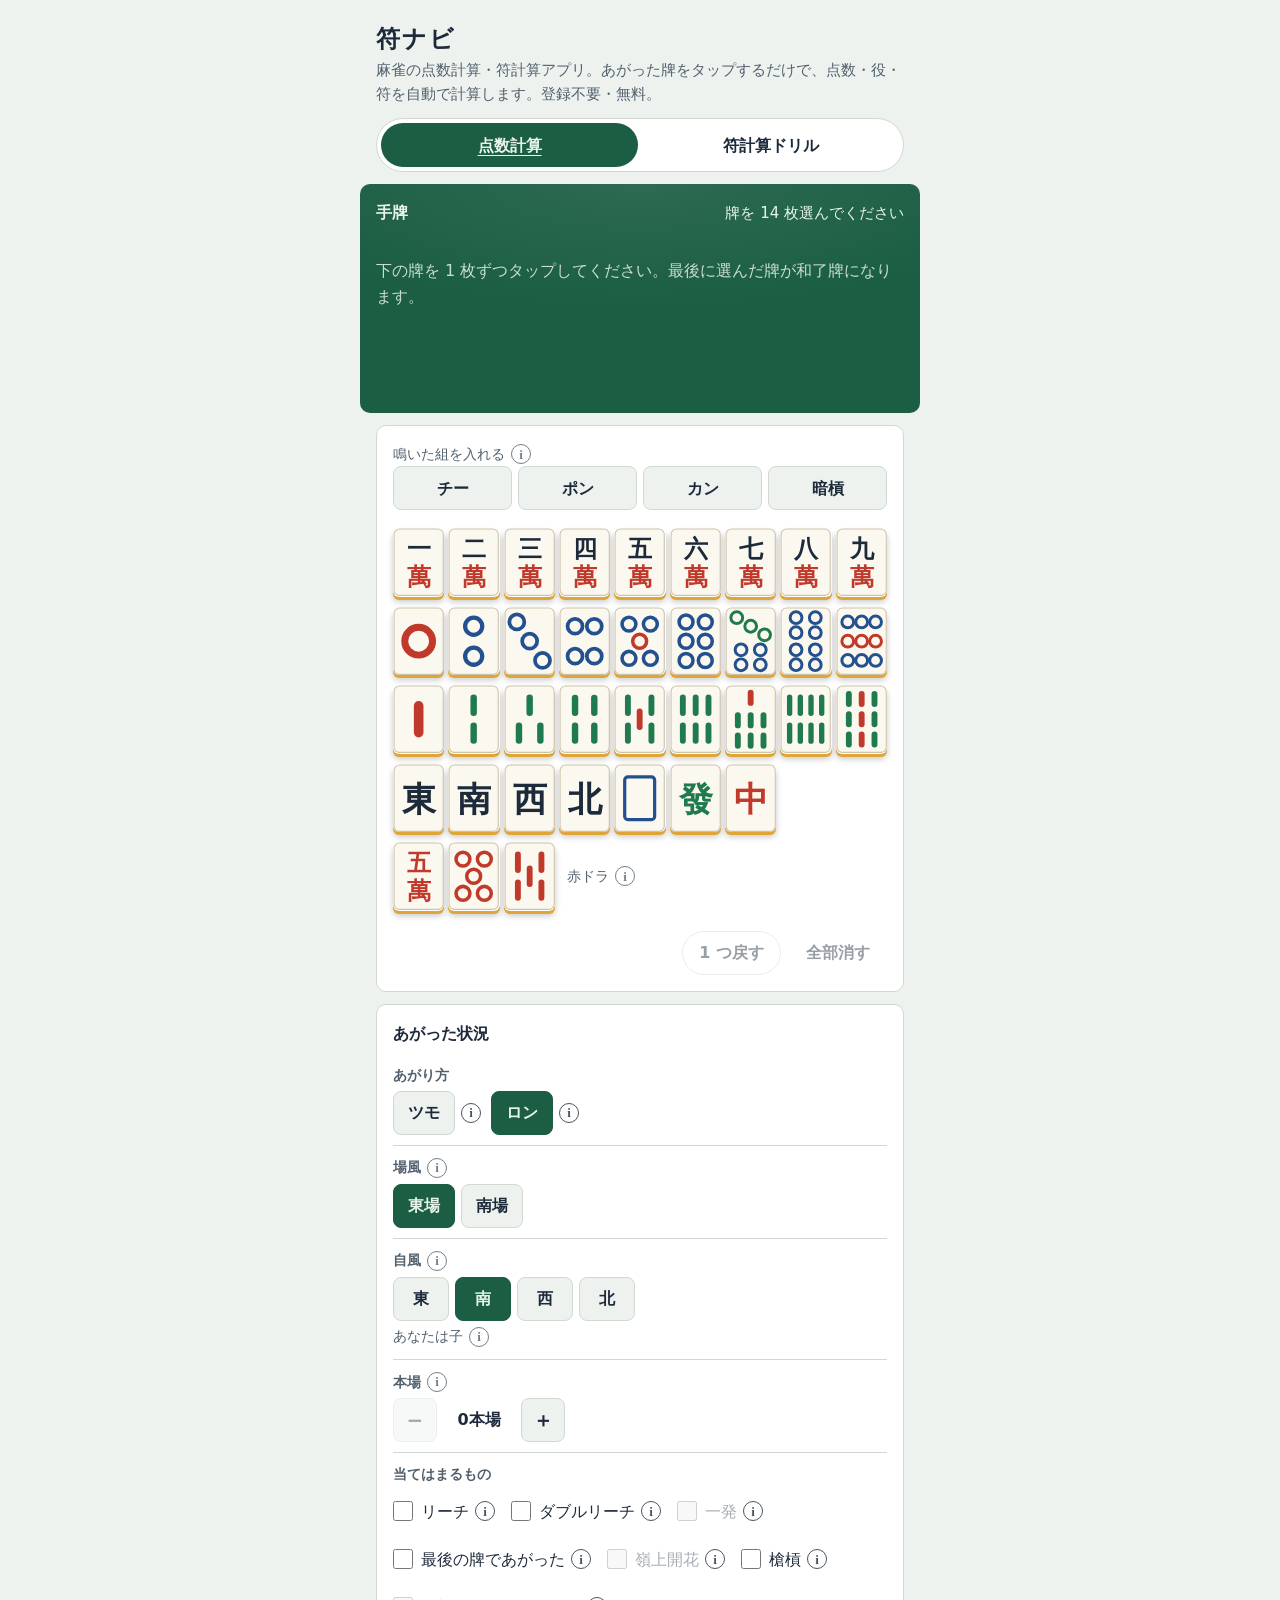
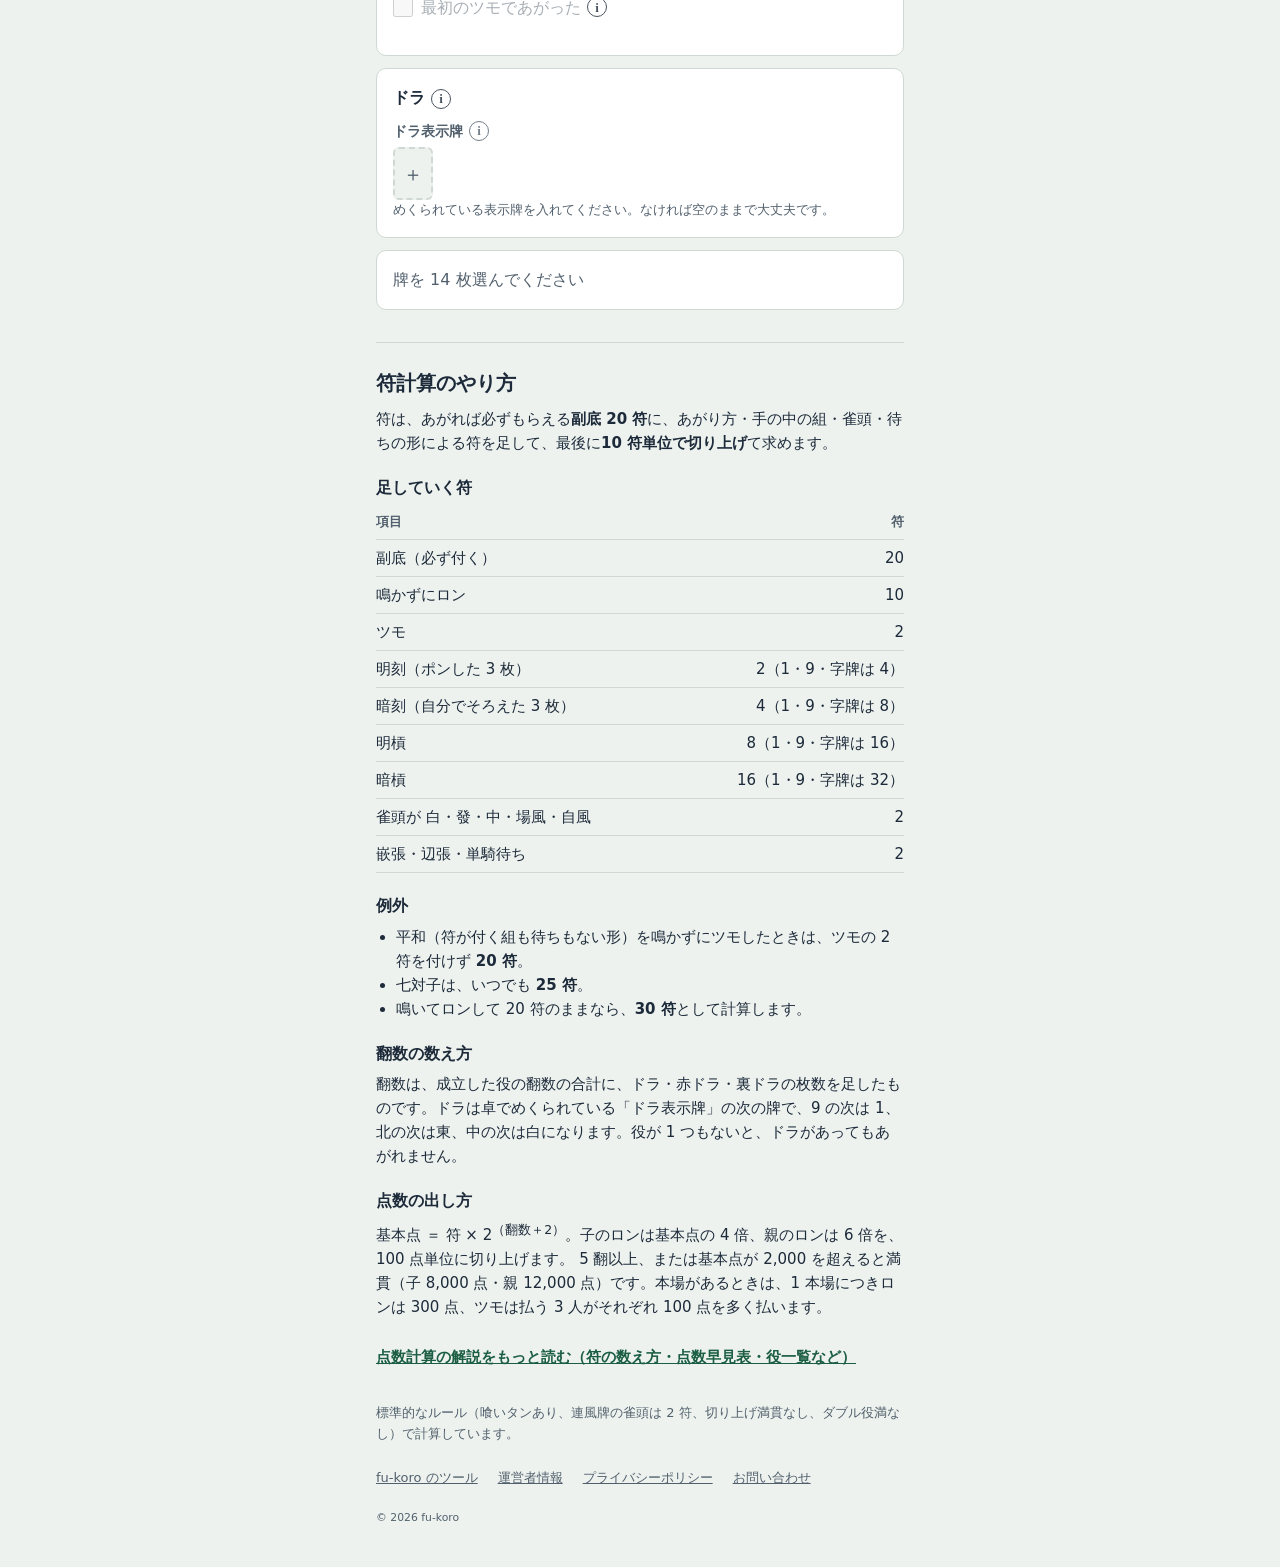
==== index.html @ f6c964ab "Deploy" ====
<!doctype html>
<html lang="ja">
<head>
  <meta charset="utf-8">
  <meta name="viewport" content="width=device-width, initial-scale=1">
  <title>符ナビ｜麻雀の点数計算・符計算アプリ【無料・初心者向け】</title>
  <meta name="description" content="麻雀の点数がわからなくても大丈夫。あがった手牌をタップするだけで、何点払うかがすぐわかる無料アプリです。役・ドラ・符も自動で数え、内訳と用語の解説つきで初心者でも安心。">
  <meta name="theme-color" content="#1b5e43">
  <link rel="canonical" href="https://fu-koro.com/mahjong-fu-calculator/">
  <link rel="icon" href="/favicon.svg" type="image/svg+xml">
  <link rel="icon" href="/favicon-48.png" sizes="48x48" type="image/png">
  <link rel="apple-touch-icon" href="/apple-touch-icon.png">
  <meta property="og:title" content="符ナビ｜麻雀の点数計算・符計算アプリ【無料・初心者向け】">
  <meta property="og:description" content="麻雀の点数がわからなくても大丈夫。あがった手牌をタップするだけで、何点払うかがすぐわかる無料アプリです。役・ドラ・符も自動で数え、内訳と用語の解説つきで初心者でも安心。">
  <meta property="og:url" content="https://fu-koro.com/mahjong-fu-calculator/">
  <meta property="og:type" content="website">
  <meta property="og:image" content="https://fu-koro.com/mahjong-fu-calculator/ogp.png">
  <meta property="og:site_name" content="fu-koro のツール">
  <meta property="og:locale" content="ja_JP">
  <meta name="twitter:card" content="summary_large_image">
  <script id="adsbygoogle-script" async src="https://pagead2.googlesyndication.com/pagead/js/adsbygoogle.js?client=ca-pub-4953398950283499" crossorigin="anonymous"></script>
  <link rel="stylesheet" href="styles.css?v=15cdb644aa">
</head>
<body>
  <header class="site-header">
    <h1 class="site-title">符ナビ</h1>
    <p class="site-lead">麻雀の点数計算・符計算アプリ。あがった牌をタップするだけで、点数・役・符を自動で計算します。登録不要・無料。</p>
  </header>

  <main>
    <nav class="mode-switch" id="mode-switch" aria-label="モード"></nav>

    <div id="calculator">
      <section class="table" id="hand" aria-labelledby="hand-heading"></section>

      <section class="panel" id="palette" aria-label="牌を選ぶ"></section>

      <section class="panel" id="conditions" aria-label="あがった状況"></section>

      <section class="panel" id="dora" aria-label="ドラ"></section>

      <section class="panel result" id="result" aria-label="計算結果" aria-live="polite"></section>

      <aside class="ad" id="ad" aria-label="広告" hidden></aside>
    </div>

    <div id="drill" hidden></div>

    <noscript>
      <p class="panel">このアプリは JavaScript を使います。ブラウザの設定で JavaScript を有効にしてください。</p>
    </noscript>

    <article class="guide">
      <h2>符計算のやり方</h2>
      <p>
        符は、あがれば必ずもらえる<strong>副底 20 符</strong>に、あがり方・手の中の組・雀頭・待ちの形による符を足して、最後に<strong>10 符単位で切り上げ</strong>て求めます。
      </p>

      <h3>足していく符</h3>
      <table class="guide-table">
        <thead>
          <tr><th scope="col">項目</th><th scope="col">符</th></tr>
        </thead>
        <tbody>
          <tr><th scope="row">副底（必ず付く）</th><td>20</td></tr>
          <tr><th scope="row">鳴かずにロン</th><td>10</td></tr>
          <tr><th scope="row">ツモ</th><td>2</td></tr>
          <tr><th scope="row">明刻（ポンした 3 枚）</th><td>2（1・9・字牌は 4）</td></tr>
          <tr><th scope="row">暗刻（自分でそろえた 3 枚）</th><td>4（1・9・字牌は 8）</td></tr>
          <tr><th scope="row">明槓</th><td>8（1・9・字牌は 16）</td></tr>
          <tr><th scope="row">暗槓</th><td>16（1・9・字牌は 32）</td></tr>
          <tr><th scope="row">雀頭が 白・發・中・場風・自風</th><td>2</td></tr>
          <tr><th scope="row">嵌張・辺張・単騎待ち</th><td>2</td></tr>
        </tbody>
      </table>

      <h3>例外</h3>
      <ul>
        <li>平和（符が付く組も待ちもない形）を鳴かずにツモしたときは、ツモの 2 符を付けず <strong>20 符</strong>。</li>
        <li>七対子は、いつでも <strong>25 符</strong>。</li>
        <li>鳴いてロンして 20 符のままなら、<strong>30 符</strong>として計算します。</li>
      </ul>

      <h3>翻数の数え方</h3>
      <p>
        翻数は、成立した役の翻数の合計に、ドラ・赤ドラ・裏ドラの枚数を足したものです。ドラは卓でめくられている「ドラ表示牌」の次の牌で、9 の次は 1、北の次は東、中の次は白になります。役が 1 つもないと、ドラがあってもあがれません。
      </p>

      <h3>点数の出し方</h3>
      <p>
        基本点 ＝ 符 × 2<sup>（翻数＋2）</sup>。子のロンは基本点の 4 倍、親のロンは 6 倍を、100 点単位に切り上げます。
        5 翻以上、または基本点が 2,000 を超えると満貫（子 8,000 点・親 12,000 点）です。本場があるときは、1 本場につきロンは 300 点、ツモは払う 3 人がそれぞれ 100 点を多く払います。
      </p>

      <p class="guide-more"><a href="guide/">点数計算の解説をもっと読む（符の数え方・点数早見表・役一覧など）</a></p>
    </article>
  </main>

  <footer class="site-footer">
    <p>標準的なルール（喰いタンあり、連風牌の雀頭は 2 符、切り上げ満貫なし、ダブル役満なし）で計算しています。</p>
    <ul class="footer-links">
      <li><a href="/">fu-koro のツール</a></li>
      <li><a href="/about/">運営者情報</a></li>
      <li><a href="/privacy/">プライバシーポリシー</a></li>
      <li><a href="/contact/">お問い合わせ</a></li>
    </ul>
    <small>© 2026 fu-koro</small>
  </footer>

  <script src="assets/app.js?v=97931dfc6e" defer></script>
</body>
</html>
---- styles.css ----
/* ---------- トークン ---------- */
:root {
  color-scheme: light;

  --paper: #edf2ee;
  --surface: #ffffff;
  --ink: #1d2a3a;
  --ink-soft: #52606d;
  --line: #cfd9d2;

  /* 雀卓のフェルト */
  --felt: #1b5e43;
  --felt-deep: #12452f;
  --felt-ink: #e8f3ec;

  /* 牌 */
  --tile-face: #fbf8ef;
  --tile-edge: #cdc3aa;
  --tile-back: #dfa637;

  --shu: #c0392b;
  --focus: #dfa637;

  --font-ui: system-ui, -apple-system, "Hiragino Sans", "Noto Sans JP", "Yu Gothic UI", sans-serif;
  --font-tile: "Hiragino Mincho ProN", "Yu Mincho", "Noto Serif JP", serif;

  --gutter: 16px;
  --radius: 10px;
}

/* ---------- 基本 ---------- */
*,
*::before,
*::after {
  box-sizing: border-box;
}

body {
  margin: 0;
  background: var(--paper);
  color: var(--ink);
  font-family: var(--font-ui);
  font-size: 16px;
  line-height: 1.6;
  -webkit-text-size-adjust: 100%;
}

main,
.site-header,
.site-footer {
  max-width: 560px;
  margin-inline: auto;
}

h1,
h2,
h3,
p {
  margin: 0;
}

button {
  font: inherit;
  color: inherit;
}

:focus-visible {
  outline: 3px solid var(--focus);
  outline-offset: 2px;
}

/* ---------- ヘッダー ---------- */
.site-header {
  padding: 20px var(--gutter) 12px;
}

.site-title {
  font-family: var(--font-tile);
  font-size: 1.5rem;
  letter-spacing: 0.08em;
}

.site-lead {
  color: var(--ink-soft);
  font-size: 0.9375rem;
}

/* ---------- 牌 ---------- */
.tile {
  display: inline-block;
  padding: 0;
  border: 0;
  border-radius: 6px;
  background: none;
  line-height: 0;
  /* 牌の背（厚み）を下側の影で表す */
  box-shadow:
    0 3px 0 var(--tile-back),
    0 5px 6px rgb(0 0 0 / 0.22);
  -webkit-tap-highlight-color: transparent;
}

.tile svg {
  display: block;
  width: 100%;
  height: auto;
}

.tile svg .tile-face {
  fill: var(--tile-face);
  stroke: var(--tile-edge);
  stroke-width: 1;
}

button.tile {
  cursor: pointer;
  transition: transform 120ms ease-out;
}

button.tile:active:not(:disabled) {
  transform: translateY(2px);
}

button.tile:disabled {
  cursor: not-allowed;
  opacity: 0.3;
  box-shadow: 0 2px 0 var(--tile-edge);
}

/* ---------- 手牌（フェルトの卓） ---------- */
.table {
  margin-bottom: 12px;
  padding: 16px var(--gutter) 20px;
  background:
    radial-gradient(120% 90% at 50% 0%, rgb(255 255 255 / 0.08), transparent 60%),
    var(--felt);
  color: var(--felt-ink);
}

@media (min-width: 560px) {
  .table {
    border-radius: var(--radius);
  }
}

.hand-head {
  display: flex;
  align-items: baseline;
  justify-content: space-between;
  gap: 12px;
  margin-bottom: 12px;
}

.hand-title {
  font-size: 1rem;
}

.hand-status {
  font-size: 0.9375rem;
}

/* 牌を足して 2 列目に入っても下の牌パレットがずれないよう、最初から 2 列分（牌 3:4 ×2 ＋行間＋和了牌ラベル）の高さを取る。
   14 枚はどの画面幅でも 2 列に収まる */
.table {
  --hand-tile: clamp(36px, 11.2vw, 44px);
  --hand-row-gap: 8px;
  --hand-label: 30px;
}

.hand-empty,
.hand-tiles {
  min-height: calc(var(--hand-tile) * 8 / 3 + var(--hand-row-gap) + var(--hand-label));
}

.hand-empty {
  padding: 20px 0 8px;
  color: var(--felt-ink);
  opacity: 0.85;
}

.hand-tiles {
  display: flex;
  flex-wrap: wrap;
  align-items: flex-start;
  align-content: flex-start;
  gap: var(--hand-row-gap) 3px;
  margin: 0;
  padding: 0;
  list-style: none;
}

.hand-tiles li {
  display: flex; /* 行の高さ分の余白を出さず、牌の高さちょうどにする */
}

.hand-tiles .tile {
  width: var(--hand-tile);
}

.hand-tiles .tile[aria-pressed="true"] {
  transform: translateY(-8px);
  outline: 3px solid var(--focus);
  outline-offset: 1px;
}

/* 和了牌は少し離して置き、ラベルは幅を取らないよう牌の下に重ねる */
.hand-winning {
  position: relative;
  margin: 0 0 var(--hand-label) 11px;
}

.hand-winning .tile {
  box-shadow:
    0 3px 0 var(--tile-back),
    0 0 0 3px var(--shu),
    0 6px 8px rgb(0 0 0 / 0.3);
}

.hand-winning-label {
  position: absolute;
  top: calc(100% + 2px);
  left: 50%;
  transform: translateX(-50%);
  display: inline-flex;
  align-items: center;
  white-space: nowrap;
  font-size: 0.8125rem;
  font-weight: 700;
}

.tile-actions {
  display: flex;
  flex-wrap: wrap;
  align-items: center;
  gap: 8px;
  margin-top: 16px;
  padding: 10px 12px;
  border-radius: var(--radius);
  background: var(--felt-deep);
}

.tile-actions-name {
  margin-right: auto;
  font-weight: 700;
}

.tile-actions .button {
  padding: 0 12px;
}

.hand-melds {
  display: flex;
  flex-wrap: wrap;
  gap: 10px;
  margin: 16px 0 0;
  padding: 0;
  list-style: none;
}

.meld {
  display: flex;
  align-items: center;
  gap: 6px;
  padding: 6px 4px 6px 10px;
  border-radius: var(--radius);
  background: var(--felt-deep);
}

.meld-kind {
  font-size: 0.8125rem;
  font-weight: 700;
}

.meld-tiles {
  display: flex;
  gap: 2px;
}

.meld-tiles .tile {
  width: 28px;
}

.meld-red {
  min-width: 44px;
  min-height: 36px;
  border: 1px solid rgb(255 255 255 / 0.35);
  border-radius: 999px;
  background: transparent;
  color: var(--felt-ink);
  font-size: 0.8125rem;
  font-weight: 700;
  cursor: pointer;
}

.meld-red[aria-pressed="true"] {
  border-color: var(--shu);
  background: var(--shu);
  color: #fff;
}

.meld-remove {
  width: 44px;
  height: 44px;
  border: 0;
  border-radius: 50%;
  background: none;
  color: var(--felt-ink);
  font-size: 1.25rem;
  cursor: pointer;
}

/* ---------- 共通パネル ---------- */
.panel {
  margin: 0 var(--gutter) 12px;
  padding: 16px;
  border: 1px solid var(--line);
  border-radius: var(--radius);
  background: var(--surface);
}

.section-title {
  margin-bottom: 8px;
  font-size: 1rem;
}

.button {
  min-height: 44px;
  padding: 0 16px;
  border: 1px solid var(--line);
  border-radius: 999px;
  background: var(--surface);
  color: var(--ink);
  font-weight: 600;
  cursor: pointer;
}

.button:disabled {
  opacity: 0.45;
  cursor: not-allowed;
}

.button-quiet {
  border-color: transparent;
  background: transparent;
}

.table .button {
  border-color: rgb(255 255 255 / 0.25);
  background: rgb(255 255 255 / 0.1);
  color: var(--felt-ink);
}

.table .button-quiet {
  border-color: transparent;
  background: transparent;
}

/* ---------- 牌パレット ---------- */
.calls {
  margin-bottom: 14px;
}

.calls-label {
  display: flex;
  align-items: center;
  font-size: 0.875rem;
  color: var(--ink-soft);
}

.calls-buttons {
  display: grid;
  grid-template-columns: repeat(4, 1fr);
  gap: 6px;
}

.call-button {
  min-height: 44px;
  border: 1px solid var(--line);
  border-radius: 8px;
  background: var(--paper);
  font-weight: 700;
  cursor: pointer;
}

.call-button[aria-pressed="true"] {
  border-color: var(--felt);
  background: var(--felt);
  color: var(--felt-ink);
}

.call-hint:not(:empty) {
  display: flex;
  flex-wrap: wrap;
  align-items: center;
  margin-top: 10px;
  padding: 8px 4px 8px 12px;
  border-left: 4px solid var(--felt);
  background: var(--paper);
  font-size: 0.9375rem;
  font-weight: 600;
}

.call-hint .button {
  margin-left: auto;
}

.palette {
  display: grid;
  gap: 10px;
  padding: 4px 0;
}

.palette-row {
  display: grid;
  grid-template-columns: repeat(9, minmax(0, 1fr));
  gap: 4px;
}

.palette-row-label {
  grid-column: span 6;
  display: inline-flex;
  align-items: center;
  padding-left: 8px;
  font-size: 0.875rem;
  color: var(--ink-soft);
}

#palette.is-calling .palette {
  border-radius: 8px;
  outline: 2px dashed var(--felt);
  outline-offset: 6px;
}

.palette-tools {
  display: flex;
  justify-content: flex-end;
  gap: 8px;
  margin-top: 16px;
}

/* ---------- 条件 ---------- */
.field {
  margin: 0;
  padding: 10px 0;
  border: 0;
}

.field + .field {
  border-top: 1px solid var(--line);
}

/* legend は fieldset の枠の上に重なって描かれるので、float で通常の要素として並べる */
legend.field-label {
  float: left;
  width: 100%;
  margin-bottom: 4px;
}

legend.field-label + * {
  clear: both;
}

.field-label {
  display: flex;
  align-items: center;
  padding: 0;
  font-size: 0.875rem;
  font-weight: 700;
  color: var(--ink-soft);
}

.segmented {
  display: flex;
  flex-wrap: wrap;
  gap: 6px;
}

.segment {
  display: inline-flex;
  align-items: center;
}

.segment label {
  position: relative;
  cursor: pointer;
}

.segment input {
  position: absolute;
  opacity: 0;
  width: 1px;
  height: 1px;
}

.segment-text {
  display: inline-grid;
  place-items: center;
  min-width: 56px;
  min-height: 44px;
  padding: 0 14px;
  border: 1px solid var(--line);
  border-radius: 8px;
  background: var(--paper);
  font-weight: 700;
}

.segment input:checked + .segment-text {
  border-color: var(--felt);
  background: var(--felt);
  color: var(--felt-ink);
}

.segment input:focus-visible + .segment-text {
  outline: 3px solid var(--focus);
  outline-offset: 2px;
}

.dealer {
  display: inline-flex;
  align-items: center;
  margin-top: 4px;
  font-size: 0.875rem;
  color: var(--ink-soft);
}

/* 本場の増減 */
.stepper {
  display: inline-flex;
  align-items: center;
  gap: 6px;
}

.stepper-button {
  min-width: 44px;
  min-height: 44px;
  border: 1px solid var(--line);
  border-radius: 8px;
  background: var(--paper);
  color: var(--ink);
  font: inherit;
  font-size: 1.25rem;
  font-weight: 700;
  cursor: pointer;
}

.stepper-button:disabled {
  opacity: 0.4;
  cursor: default;
}

.stepper-value {
  min-width: 4.5em;
  text-align: center;
  font-weight: 700;
}

/* 状況役のチェックボックス */
.checks {
  display: flex;
  flex-wrap: wrap;
  gap: 4px 12px;
}

.check {
  display: inline-flex;
  align-items: center;
}

.check label {
  display: inline-flex;
  align-items: center;
  gap: 8px;
  min-height: 44px;
  cursor: pointer;
}

.check input {
  width: 20px;
  height: 20px;
  margin: 0;
  accent-color: var(--felt);
}

.check input:disabled + .check-text {
  color: var(--ink-soft);
  opacity: 0.5;
}

/* ---------- ドラ ---------- */
.dora-row + .dora-row {
  margin-top: 12px;
  padding-top: 12px;
  border-top: 1px solid var(--line);
}

.dora-tiles {
  display: flex;
  flex-wrap: wrap;
  align-items: center;
  gap: 6px;
  margin: 4px 0 0;
  padding: 0;
  list-style: none;
}

.dora-tiles .tile {
  width: 40px;
}

.dora-add {
  width: 40px;
  aspect-ratio: 48 / 64;
  border: 2px dashed var(--line);
  border-radius: 6px;
  background: var(--paper);
  color: var(--ink-soft);
  font-size: 1.25rem;
  cursor: pointer;
}

.dora-result {
  display: flex;
  flex-wrap: wrap;
  align-items: center;
  gap: 4px 6px;
  margin-top: 10px;
  font-weight: 700;
}

.dora-result .tile {
  width: 28px;
}

.dora-note {
  font-size: 0.8125rem;
  font-weight: 400;
  color: var(--ink-soft);
}

/* ---------- 牌を選ぶダイアログ ---------- */
.picker {
  width: min(560px, calc(100vw - 16px));
  max-width: none;
  padding: 12px 12px 16px;
  border: 0;
  border-radius: var(--radius);
  background: var(--surface);
  color: var(--ink);
}

.picker::backdrop {
  background: rgb(18 69 47 / 0.55);
}

.picker-head {
  display: flex;
  align-items: center;
  justify-content: space-between;
  margin-bottom: 8px;
}

.picker-title {
  font-size: 1rem;
}

.picker-close {
  width: 44px;
  height: 44px;
  border: 0;
  background: none;
  font-size: 1.375rem;
  cursor: pointer;
}

/* ---------- 結果 ---------- */
.result-waiting {
  color: var(--ink-soft);
}

.result-error {
  padding-left: 12px;
  border-left: 4px solid var(--shu);
  font-weight: 700;
}

.result-who {
  font-weight: 700;
  color: var(--ink-soft);
}

.result-points {
  display: flex;
  flex-wrap: wrap;
  align-items: baseline;
  gap: 4px 8px;
}

.result-number {
  font-family: var(--font-tile);
  font-size: clamp(2.75rem, 14vw, 3.75rem);
  font-weight: 700;
  line-height: 1.1;
  font-variant-numeric: tabular-nums;
}

.result-unit {
  font-size: 1.25rem;
  font-weight: 700;
}

.result-limit {
  display: inline-flex;
  align-items: center;
  padding-left: 10px;
  border-radius: 999px;
  background: var(--shu);
  color: #fff;
  font-weight: 700;
}

.result-payment {
  margin-top: 2px;
  font-weight: 600;
}

.result-fu-han {
  display: flex;
  align-items: center;
  gap: 12px;
  margin-top: 6px;
  font-size: 1.125rem;
  font-weight: 700;
}

.result-fu-han > span {
  display: inline-flex;
  align-items: center;
}

.yaku-table {
  margin-top: 12px;
}

.yaku-table caption {
  padding-bottom: 4px;
  text-align: left;
  font-weight: 700;
}

.breakdown {
  margin-top: 12px;
  border-top: 1px solid var(--line);
}

.breakdown summary {
  min-height: 44px;
  padding: 10px 0;
  font-weight: 700;
  cursor: pointer;
}

.breakdown-table {
  width: 100%;
  border-collapse: collapse;
}

.breakdown-table th,
.breakdown-table td {
  padding: 2px 0;
  border-bottom: 1px solid var(--line);
  text-align: left;
  font-weight: 400;
}

.breakdown-table td {
  text-align: right;
  font-variant-numeric: tabular-nums;
  white-space: nowrap;
}

.breakdown-table tfoot th,
.breakdown-table tfoot td {
  padding-top: 8px;
  border-bottom: 0;
  font-weight: 700;
}

.breakdown-name {
  display: inline-flex;
  align-items: center;
}

.breakdown-note {
  padding-bottom: 8px;
  color: var(--ink-soft);
}

/* ---------- モードの切り替え ---------- */
.mode-switch {
  margin: 0 var(--gutter) 12px;
}

.mode-switch-buttons {
  display: grid;
  grid-template-columns: 1fr 1fr;
  gap: 4px;
  padding: 4px;
  border: 1px solid var(--line);
  border-radius: 999px;
  background: var(--surface);
}

.mode-switch-button {
  min-height: 44px;
  border: 0;
  border-radius: 999px;
  background: transparent;
  font-weight: 700;
  cursor: pointer;
}

/* 色だけでなく下線でも選択中を示す */
.mode-switch-button[aria-pressed="true"] {
  background: var(--felt);
  color: var(--felt-ink);
  text-decoration: underline;
  text-underline-offset: 4px;
}

/* ---------- 符計算ドリル ---------- */
.drill-conditions {
  display: flex;
  flex-wrap: wrap;
  gap: 6px;
  margin: 0 0 14px;
  padding: 0;
  list-style: none;
}

.drill-conditions li {
  display: inline-flex;
  align-items: center;
  padding-left: 10px;
  border-radius: 999px;
  background: var(--felt-deep);
  font-weight: 700;
}

.drill-title:focus {
  outline: none;
}

.drill-choices {
  display: grid;
  grid-template-columns: repeat(auto-fill, minmax(76px, 1fr));
  gap: 8px;
}

.drill-choice {
  position: relative;
  display: grid;
  place-items: center;
  min-height: 52px;
  padding: 4px;
  border: 1px solid var(--line);
  border-radius: 8px;
  background: var(--paper);
  font-weight: 700;
  font-variant-numeric: tabular-nums;
  cursor: pointer;
}

.drill-choice:disabled {
  cursor: default;
  opacity: 0.55;
}

.drill-choice.is-correct,
.drill-choice.is-wrong {
  opacity: 1;
  border-width: 3px;
}

.drill-choice.is-correct {
  border-color: var(--felt);
  background: var(--felt);
  color: var(--felt-ink);
}

.drill-choice.is-wrong {
  border-color: var(--shu);
  border-style: dashed;
}

.drill-choice-mark {
  font-size: 0.75rem;
  line-height: 1.2;
}

.drill-feedback:empty {
  display: none;
}

.drill-feedback {
  margin-top: 16px;
}

.drill-verdict {
  padding-left: 12px;
  border-left: 4px solid var(--felt);
  font-size: 1.25rem;
  font-weight: 700;
}

.drill-verdict.is-wrong {
  border-left-color: var(--shu);
}

.drill-breakdown-title {
  margin: 12px 0 4px;
  font-size: 1rem;
}

.drill-wait {
  display: flex;
  align-items: center;
  margin-top: 8px;
  color: var(--ink-soft);
}

.drill-actions {
  display: grid;
  grid-template-columns: 1fr 1fr;
  gap: 8px;
  margin-top: 16px;
}

.drill-next {
  border-color: var(--felt);
  background: var(--felt);
  color: var(--felt-ink);
}

/* ---------- 用語解説 ---------- */
.info-button {
  display: inline-grid;
  place-items: center;
  width: 44px;
  height: 44px;
  margin: -10px -8px -10px -6px;
  padding: 0;
  border: 0;
  background: none;
  color: inherit;
  cursor: pointer;
  vertical-align: middle;
}

.info-icon {
  display: grid;
  place-items: center;
  width: 20px;
  height: 20px;
  border: 1.5px solid currentColor;
  border-radius: 50%;
  font-family: var(--font-tile);
  font-size: 0.8125rem;
  font-weight: 700;
  line-height: 1;
  opacity: 0.8;
}

.term-popover {
  position: fixed;
  inset: auto;
  margin: 0;
  padding: 14px 16px 16px;
  border: 1px solid var(--line);
  border-radius: var(--radius);
  background: var(--surface);
  color: var(--ink);
  box-shadow: 0 12px 32px rgb(29 42 58 / 0.22);
}

.term-popover-head {
  display: flex;
  align-items: flex-start;
  justify-content: space-between;
  gap: 8px;
}

.term-popover-title {
  padding-top: 8px;
  font-size: 1.0625rem;
}

.term-popover-reading {
  font-size: 0.8125rem;
  font-weight: 400;
  color: var(--ink-soft);
}

.term-popover-close {
  flex: none;
  width: 44px;
  height: 44px;
  margin: -6px -10px 0 0;
  border: 0;
  background: none;
  font-size: 1.375rem;
  cursor: pointer;
}

.term-popover-body {
  margin-top: 4px;
  font-size: 0.9375rem;
}

.term-popover-tiles {
  display: flex;
  gap: 3px;
  margin-top: 10px;
  padding-bottom: 4px;
}

.term-popover-tiles .tile {
  width: 30px;
}

/* ---------- 広告 ---------- */
.ad {
  margin: 24px var(--gutter);
  min-height: 250px;
}

.ad-label {
  font-size: 0.75rem;
  color: var(--ink-soft);
}

/* ---------- 解説 ---------- */
.guide {
  margin: 32px var(--gutter) 0;
  padding-top: 24px;
  border-top: 1px solid var(--line);
}

.guide h2 {
  margin-bottom: 8px;
  font-family: var(--font-tile);
  font-size: 1.25rem;
}

.guide h3 {
  margin: 20px 0 6px;
  font-size: 1rem;
}

.guide p,
.guide li {
  font-size: 0.9375rem;
}

.guide ul {
  margin: 0;
  padding-left: 1.25em;
}

.guide-table {
  width: 100%;
  border-collapse: collapse;
  font-size: 0.9375rem;
}

.guide-table th,
.guide-table td {
  padding: 6px 0;
  border-bottom: 1px solid var(--line);
  text-align: left;
}

.guide-table thead th {
  font-size: 0.8125rem;
  color: var(--ink-soft);
}

.guide-table thead th:last-child {
  text-align: right;
}

.guide-table tbody th {
  font-weight: 400;
}

.guide-table td {
  text-align: right;
}

.guide-more {
  margin-top: 16px;
}

.guide-more a {
  display: inline-block;
  padding-block: 10px;
  color: var(--felt);
  font-weight: 700;
}

/* ---------- 解説ページ（guide/） ---------- */
.breadcrumb ol {
  display: flex;
  flex-wrap: wrap;
  margin: 0;
  padding: 0;
  list-style: none;
  font-size: 0.8125rem;
}

.breadcrumb li + li::before {
  content: "›";
  margin-inline: 6px;
  color: var(--ink-soft);
}

.breadcrumb a {
  display: inline-block;
  padding-block: 10px;
  color: var(--ink-soft);
}

.guide-page {
  margin-top: 8px;
  padding-top: 0;
  border-top: 0;
}

.guide-page h2 {
  margin: 28px 0 8px;
}

.guide-page > * + p,
.guide-page > * + ul,
.guide-page > * + ol,
.guide-page > * + table {
  margin-top: 10px;
}

.guide-page p,
.guide-page li {
  line-height: 1.8;
}

.guide-page ol {
  margin: 0;
  padding-left: 1.5em;
}

.guide-page a {
  color: var(--felt);
}

.guide-page .guide-table td {
  padding-left: 12px;
}

.guide-page .guide-table tfoot th,
.guide-page .guide-table tfoot td {
  border-bottom: 0;
  font-weight: 700;
}

/* 牌の図（ビルド時に data-tiles から SVG へ置き換える） */
.tiles {
  display: inline-flex;
  flex-wrap: wrap;
  align-items: flex-end;
  gap: 10px 12px;
  padding-bottom: 6px;
}

.tile-group {
  display: inline-flex;
}

.tiles .tile {
  width: 30px;
  margin-right: 2px;
}

/* あがり牌は少し離して朱色の枠で示す */
.tiles .tile.is-winning {
  margin-left: 8px;
  box-shadow:
    0 3px 0 var(--tile-back),
    0 0 0 2px var(--shu);
}

.guide-cta {
  margin-top: 32px;
  padding: 16px;
  border: 1px solid var(--line);
  border-radius: var(--radius);
  background: var(--surface);
}

.guide-cta p {
  margin-bottom: 12px;
}

.guide-cta .button {
  display: inline-grid;
  place-items: center;
  min-height: 48px;
  padding: 0 20px;
  border-radius: var(--radius);
  background: var(--felt);
  color: var(--felt-ink);
  font-weight: 700;
  text-decoration: none;
}

/* .guide ul の字下げより優先する */
.guide .guide-links,
.guide .guide-cards {
  margin: 0;
  padding: 0;
  list-style: none;
}

/* 文章が入る表は左寄せにする（数字だけの表は右寄せのまま） */
.guide-table.is-text td,
.guide-table.is-text thead th:last-child {
  text-align: left;
}

.guide-links li {
  padding-block: 6px;
  border-bottom: 1px solid var(--line);
}

.guide-links a {
  display: block;
  padding-block: 4px;
  font-weight: 700;
}

.guide-links span {
  font-size: 0.875rem;
  color: var(--ink-soft);
}

.guide .guide-cards {
  display: grid;
  gap: 12px;
  margin-top: 16px;
}

.guide-card {
  display: block;
  padding: 14px 16px;
  border: 1px solid var(--line);
  border-left: 6px solid var(--felt);
  border-radius: var(--radius);
  background: var(--surface);
  color: inherit;
  text-decoration: none;
}

.guide-card strong {
  display: block;
  font-size: 1.05rem;
  color: var(--felt);
}

.guide-card span {
  font-size: 0.875rem;
  color: var(--ink-soft);
}

/* 幅の広い表は、ページではなく表の中だけを横にスクロールさせる */
.table-scroll {
  overflow-x: auto;
  margin-top: 10px;
}

/* 早見表: 数字を詰めて並べ、満貫は色で示す（色だけに頼らないよう太字にもする） */
.score-table caption {
  margin-bottom: 6px;
  font-size: 0.8125rem;
  color: var(--ink-soft);
  text-align: left;
}

.guide-page .score-table th,
.guide-page .score-table td {
  padding: 6px 4px;
  font-variant-numeric: tabular-nums;
  white-space: nowrap;
}

.guide-page .score-table td {
  text-align: right;
}

.score-table thead th {
  text-align: right;
}

.score-table thead th:first-child {
  text-align: left;
}

.score-table td.is-limit {
  color: var(--shu);
  font-weight: 700;
}

.guide-page .guide-table .row-note,
.guide-page .guide-table .reading {
  display: block;
  font-weight: 400;
  font-size: 0.8125rem;
  color: var(--ink-soft);
  white-space: normal;
}

.guide-page .guide-table .reading {
  font-size: 0.75rem;
}

.guide-page .yaku-table tbody th {
  padding-right: 8px;
  font-weight: 700;
}

.guide-page .yaku-table td {
  width: 3.5em;
  text-align: center;
  vertical-align: top;
}

.guide-page .yaku-table thead th:not(:first-child) {
  text-align: center;
}

.guide-page .guide-table .row-group th {
  padding-top: 16px;
  color: var(--felt);
  font-weight: 700;
}

.guide-page .score-table[data-table="limits"] tbody th {
  white-space: normal;
  font-weight: 700;
}

/* ---------- フッター ---------- */
.site-footer {
  padding: 24px var(--gutter) 40px;
  font-size: 0.8125rem;
  color: var(--ink-soft);
}

.footer-links {
  display: flex;
  flex-wrap: wrap;
  gap: 0 20px;
  margin: 12px 0 8px;
  padding: 0;
  list-style: none;
}

/* タップしやすいよう上下に余白を取る */
.footer-links a {
  display: inline-block;
  padding-block: 12px;
  color: var(--ink-soft);
}

.site-footer small {
  display: block;
}

@media (prefers-reduced-motion: reduce) {
  * {
    transition: none !important;
  }
}
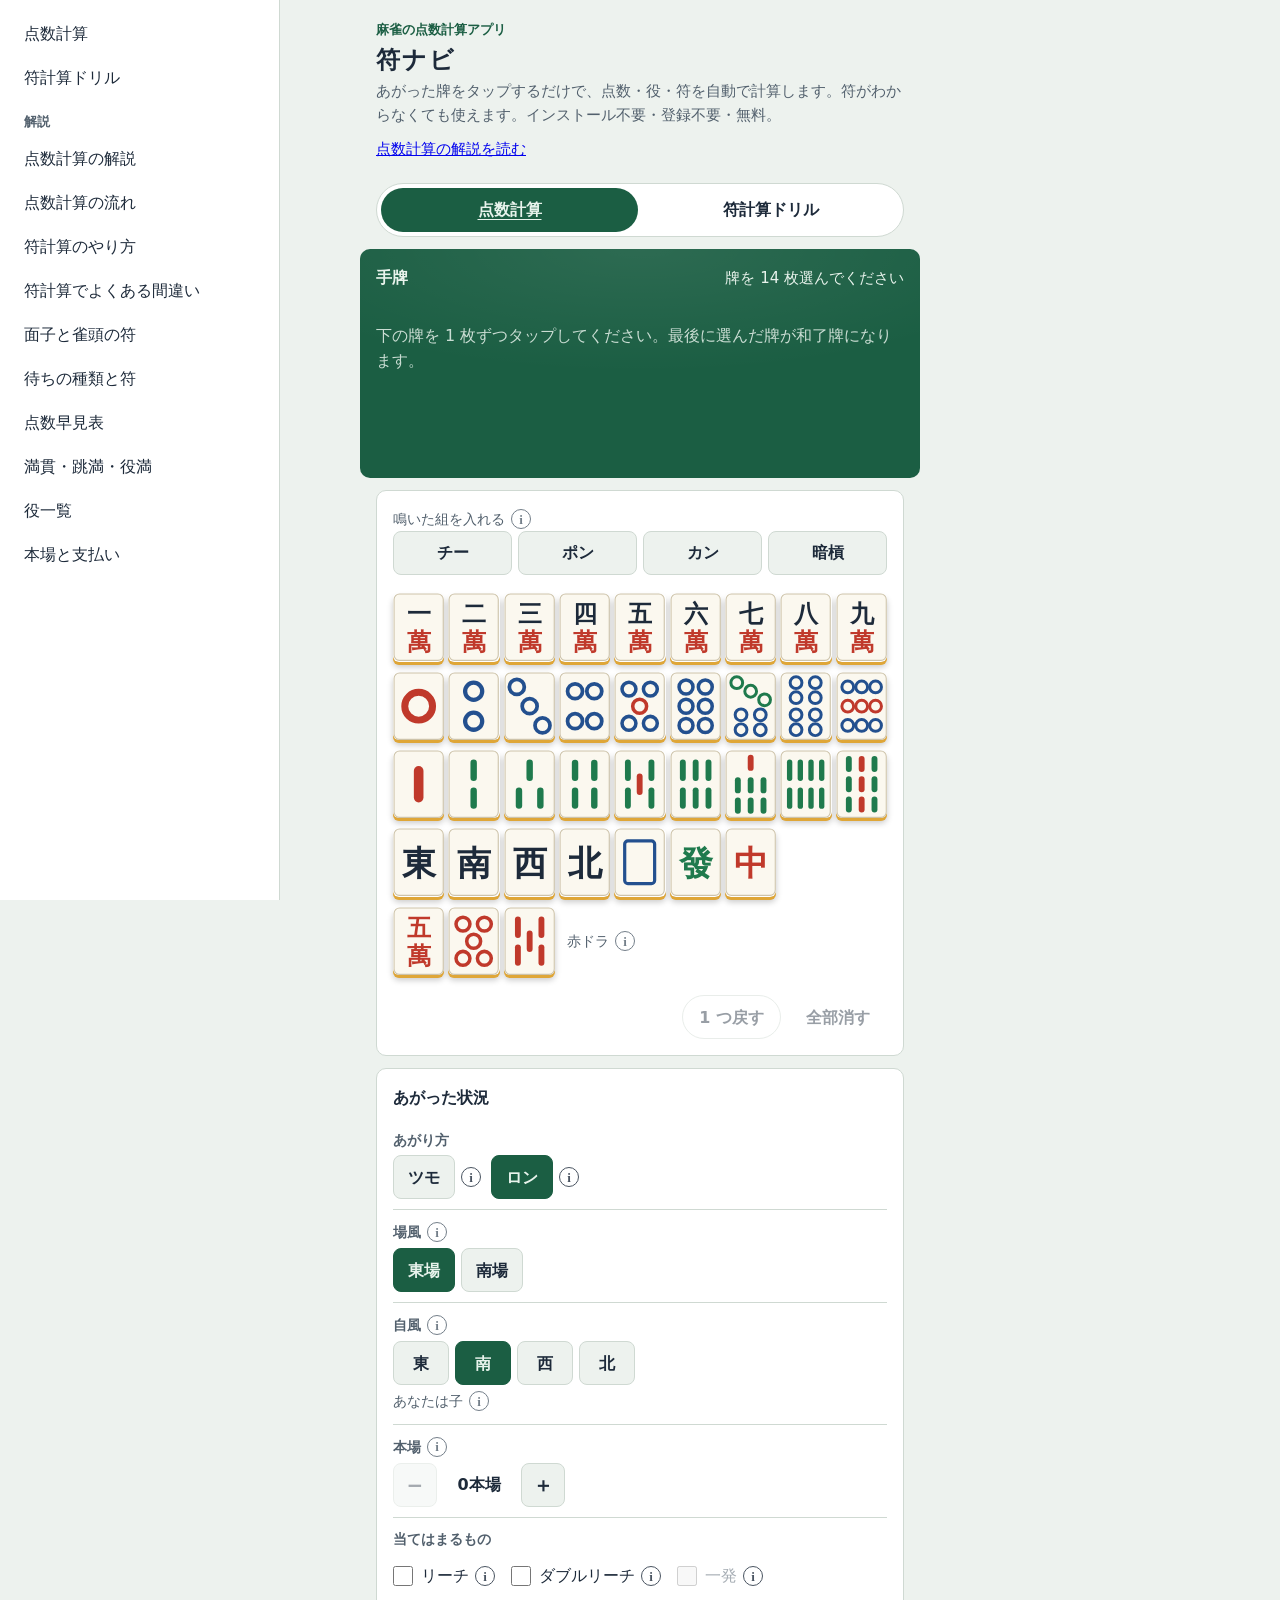
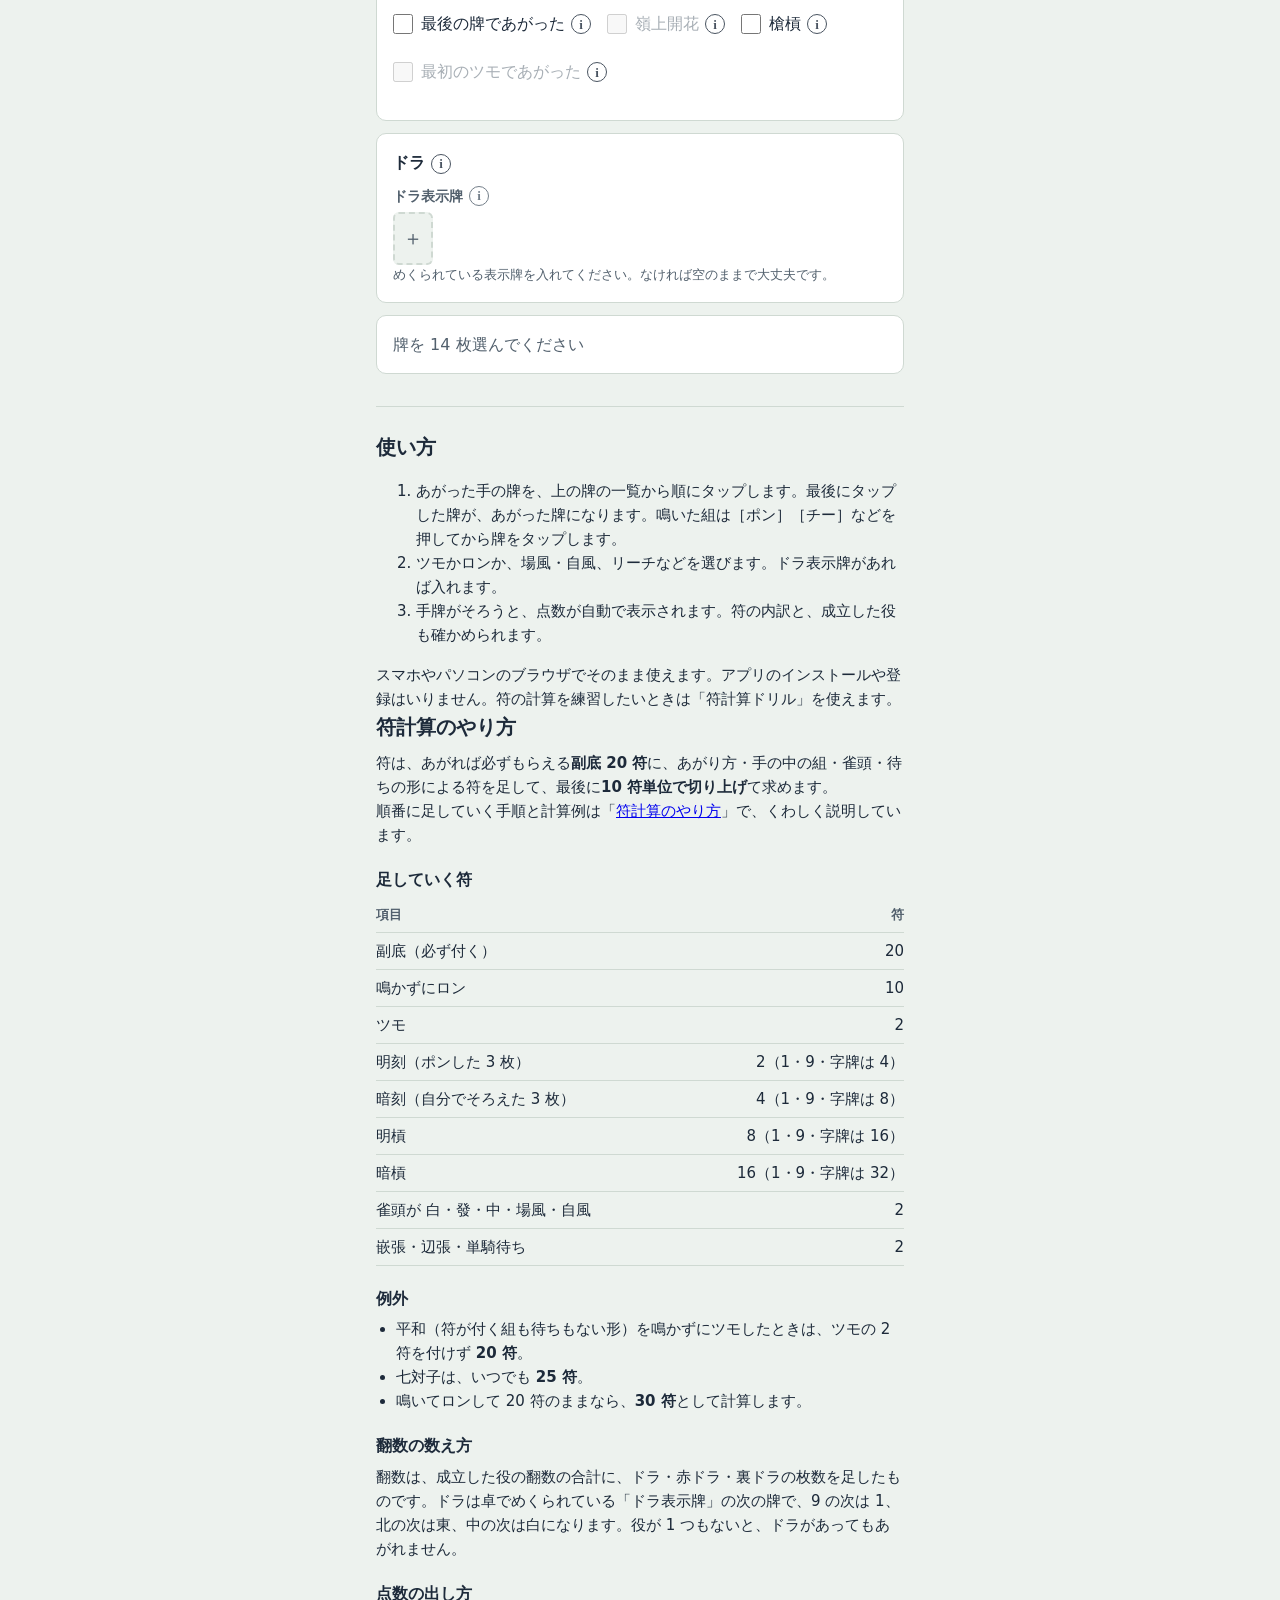
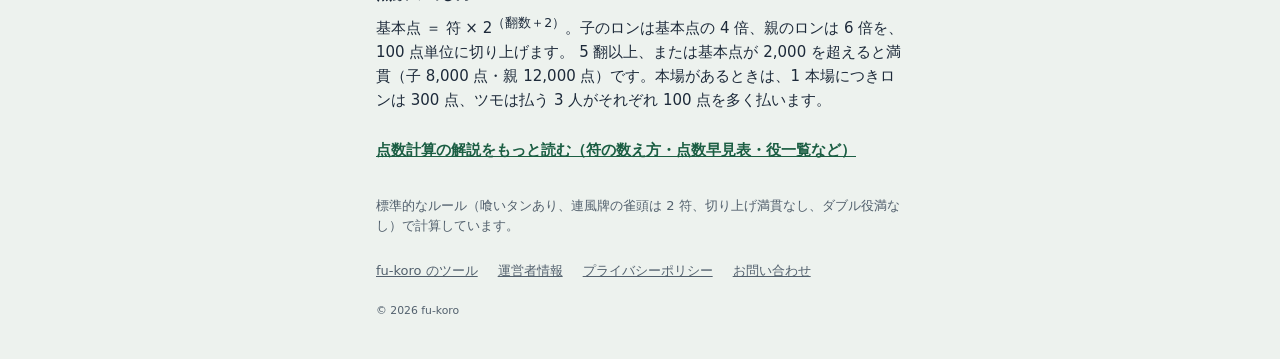
==== commit d9fb44c2: "Deploy" ====
--- a/index.html
+++ b/index.html
@@ -19,12 +19,39 @@
   <meta property="og:locale" content="ja_JP">
   <meta name="twitter:card" content="summary_large_image">
   <script id="adsbygoogle-script" async src="https://pagead2.googlesyndication.com/pagead/js/adsbygoogle.js?client=ca-pub-4953398950283499" crossorigin="anonymous"></script>
-  <link rel="stylesheet" href="styles.css?v=15cdb644aa">
+  <script type="application/ld+json">
+  {
+    "@context": "https://schema.org",
+    "@type": "WebApplication",
+    "name": "符ナビ",
+    "alternateName": "麻雀の点数計算アプリ 符ナビ",
+    "url": "https://fu-koro.com/mahjong-fu-calculator/",
+    "description": "あがった手牌をタップするだけで、麻雀の点数・役・符を自動で計算する無料の Web アプリ。インストール・登録不要。",
+    "applicationCategory": "GameApplication",
+    "operatingSystem": "Web ブラウザ",
+    "inLanguage": "ja",
+    "isAccessibleForFree": true,
+    "image": "https://fu-koro.com/mahjong-fu-calculator/ogp.png",
+    "offers": {
+      "@type": "Offer",
+      "price": "0",
+      "priceCurrency": "JPY"
+    },
+    "author": {
+      "@type": "Person",
+      "name": "fu-koro",
+      "url": "https://fu-koro.com/about/"
+    }
+  }
+  </script>
+  <link rel="stylesheet" href="styles.css?v=dd3897c1e3">
 </head>
 <body>
   <header class="site-header">
-    <h1 class="site-title">符ナビ</h1>
-    <p class="site-lead">麻雀の点数計算・符計算アプリ。あがった牌をタップするだけで、点数・役・符を自動で計算します。登録不要・無料。</p>
+    <button class="menu-button" type="button" popovertarget="site-menu" aria-label="メニューを開く">☰</button><nav class="site-menu" id="site-menu" popover aria-label="符ナビのページ"><button class="menu-close" type="button" popovertarget="site-menu" popovertargetaction="hide" aria-label="メニューを閉じる">✕</button><ul><li><a href="./">点数計算</a></li><li><a href="#drill">符計算ドリル</a></li></ul><p class="site-menu-heading">解説</p><ul><li><a href="guide/">点数計算の解説</a></li><li><a href="guide/flow/">点数計算の流れ</a></li><li><a href="guide/fu/">符計算のやり方</a></li><li><a href="guide/fu-mistakes/">符計算でよくある間違い</a></li><li><a href="guide/meld-fu/">面子と雀頭の符</a></li><li><a href="guide/wait-fu/">待ちの種類と符</a></li><li><a href="guide/score-table/">点数早見表</a></li><li><a href="guide/limits/">満貫・跳満・役満</a></li><li><a href="guide/yaku/">役一覧</a></li><li><a href="guide/honba/">本場と支払い</a></li></ul></nav>
+    <h1 class="site-title"><span class="site-kicker">麻雀の点数計算アプリ</span>符ナビ</h1>
+    <p class="site-lead">あがった牌をタップするだけで、点数・役・符を自動で計算します。符がわからなくても使えます。インストール不要・登録不要・無料。</p>
+    <p class="site-nav"><a href="guide/">点数計算の解説を読む</a></p>
   </header>
 
   <main>
@@ -51,10 +78,19 @@
     </noscript>
 
     <article class="guide">
+      <h2>使い方</h2>
+      <ol>
+        <li>あがった手の牌を、上の牌の一覧から順にタップします。最後にタップした牌が、あがった牌になります。鳴いた組は［ポン］［チー］などを押してから牌をタップします。</li>
+        <li>ツモかロンか、場風・自風、リーチなどを選びます。ドラ表示牌があれば入れます。</li>
+        <li>手牌がそろうと、点数が自動で表示されます。符の内訳と、成立した役も確かめられます。</li>
+      </ol>
+      <p>スマホやパソコンのブラウザでそのまま使えます。アプリのインストールや登録はいりません。符の計算を練習したいときは「符計算ドリル」を使えます。</p>
+
       <h2>符計算のやり方</h2>
       <p>
         符は、あがれば必ずもらえる<strong>副底 20 符</strong>に、あがり方・手の中の組・雀頭・待ちの形による符を足して、最後に<strong>10 符単位で切り上げ</strong>て求めます。
       </p>
+      <p>順番に足していく手順と計算例は「<a href="guide/fu/">符計算のやり方</a>」で、くわしく説明しています。</p>
 
       <h3>足していく符</h3>
       <table class="guide-table">
@@ -107,6 +143,6 @@
     <small>© 2026 fu-koro</small>
   </footer>
 
-  <script src="assets/app.js?v=97931dfc6e" defer></script>
+  <script src="assets/app.js?v=98d1775b04" defer></script>
 </body>
 </html>
--- a/styles.css
+++ b/styles.css
@@ -82,6 +82,120 @@
 
 .site-lead {
   color: var(--ink-soft);
+  font-size: 0.9375rem;
+}
+
+/* H1 の中で、アプリが何かを名前の上に小さく添える */
+.site-kicker {
+  display: block;
+  font-family: var(--font-ui);
+  font-size: 0.8125rem;
+  font-weight: 700;
+  letter-spacing: 0;
+  color: var(--felt);
+}
+
+.page-date {
+  color: var(--ink-soft);
+  font-size: 0.8125rem;
+}
+
+/* ---------- メニュー（ADR 0033） ---------- */
+/* スマホでは ☰ で左から開き、幅の広い画面では左に常時表示する */
+.menu-button,
+.menu-close {
+  min-width: 44px;
+  min-height: 44px;
+  padding: 0;
+  border: 1px solid var(--line);
+  border-radius: var(--radius);
+  background: var(--surface);
+  font-size: 1.25rem;
+  line-height: 1;
+  cursor: pointer;
+}
+
+.menu-button {
+  margin-bottom: 8px;
+}
+
+.site-menu {
+  inset: 0 auto 0 0;
+  width: min(80vw, 280px);
+  height: 100%;
+  max-height: none;
+  margin: 0;
+  padding: 12px var(--gutter) 24px;
+  border: 0;
+  border-right: 1px solid var(--line);
+  background: var(--surface);
+  color: var(--ink);
+  overflow-y: auto;
+}
+
+.site-menu::backdrop {
+  background: rgb(0 0 0 / 0.4);
+}
+
+.site-menu .menu-close {
+  display: block;
+  margin: 0 0 8px auto;
+}
+
+.site-menu ul {
+  margin: 0 0 12px;
+  padding: 0;
+  list-style: none;
+}
+
+.site-menu a {
+  display: flex;
+  align-items: center;
+  min-height: 44px;
+  padding: 0 8px;
+  border-radius: 6px;
+  color: var(--ink);
+  text-decoration: none;
+}
+
+.site-menu a:hover {
+  background: var(--paper);
+}
+
+/* 今いるページは色だけでなく太字と左の線でも示す */
+.site-menu a[aria-current="page"] {
+  border-left: 4px solid var(--felt);
+  color: var(--felt);
+  font-weight: 700;
+}
+
+.site-menu-heading {
+  margin: 4px 8px;
+  color: var(--ink-soft);
+  font-size: 0.8125rem;
+  font-weight: 700;
+}
+
+/* 本文（最大 560px）の左の余白にメニューが収まる幅から、常時表示にする */
+@media (min-width: 960px) {
+  .menu-button,
+  .site-menu .menu-close {
+    display: none;
+  }
+
+  .site-menu {
+    display: block;
+    position: fixed;
+    width: calc((100vw - 560px) / 2 - 16px);
+    max-width: 280px;
+  }
+}
+
+/* 解説の一覧への入口。タップ領域を 44px 確保する */
+.site-nav a {
+  display: inline-flex;
+  align-items: center;
+  min-height: 44px;
   font-size: 0.9375rem;
 }
 
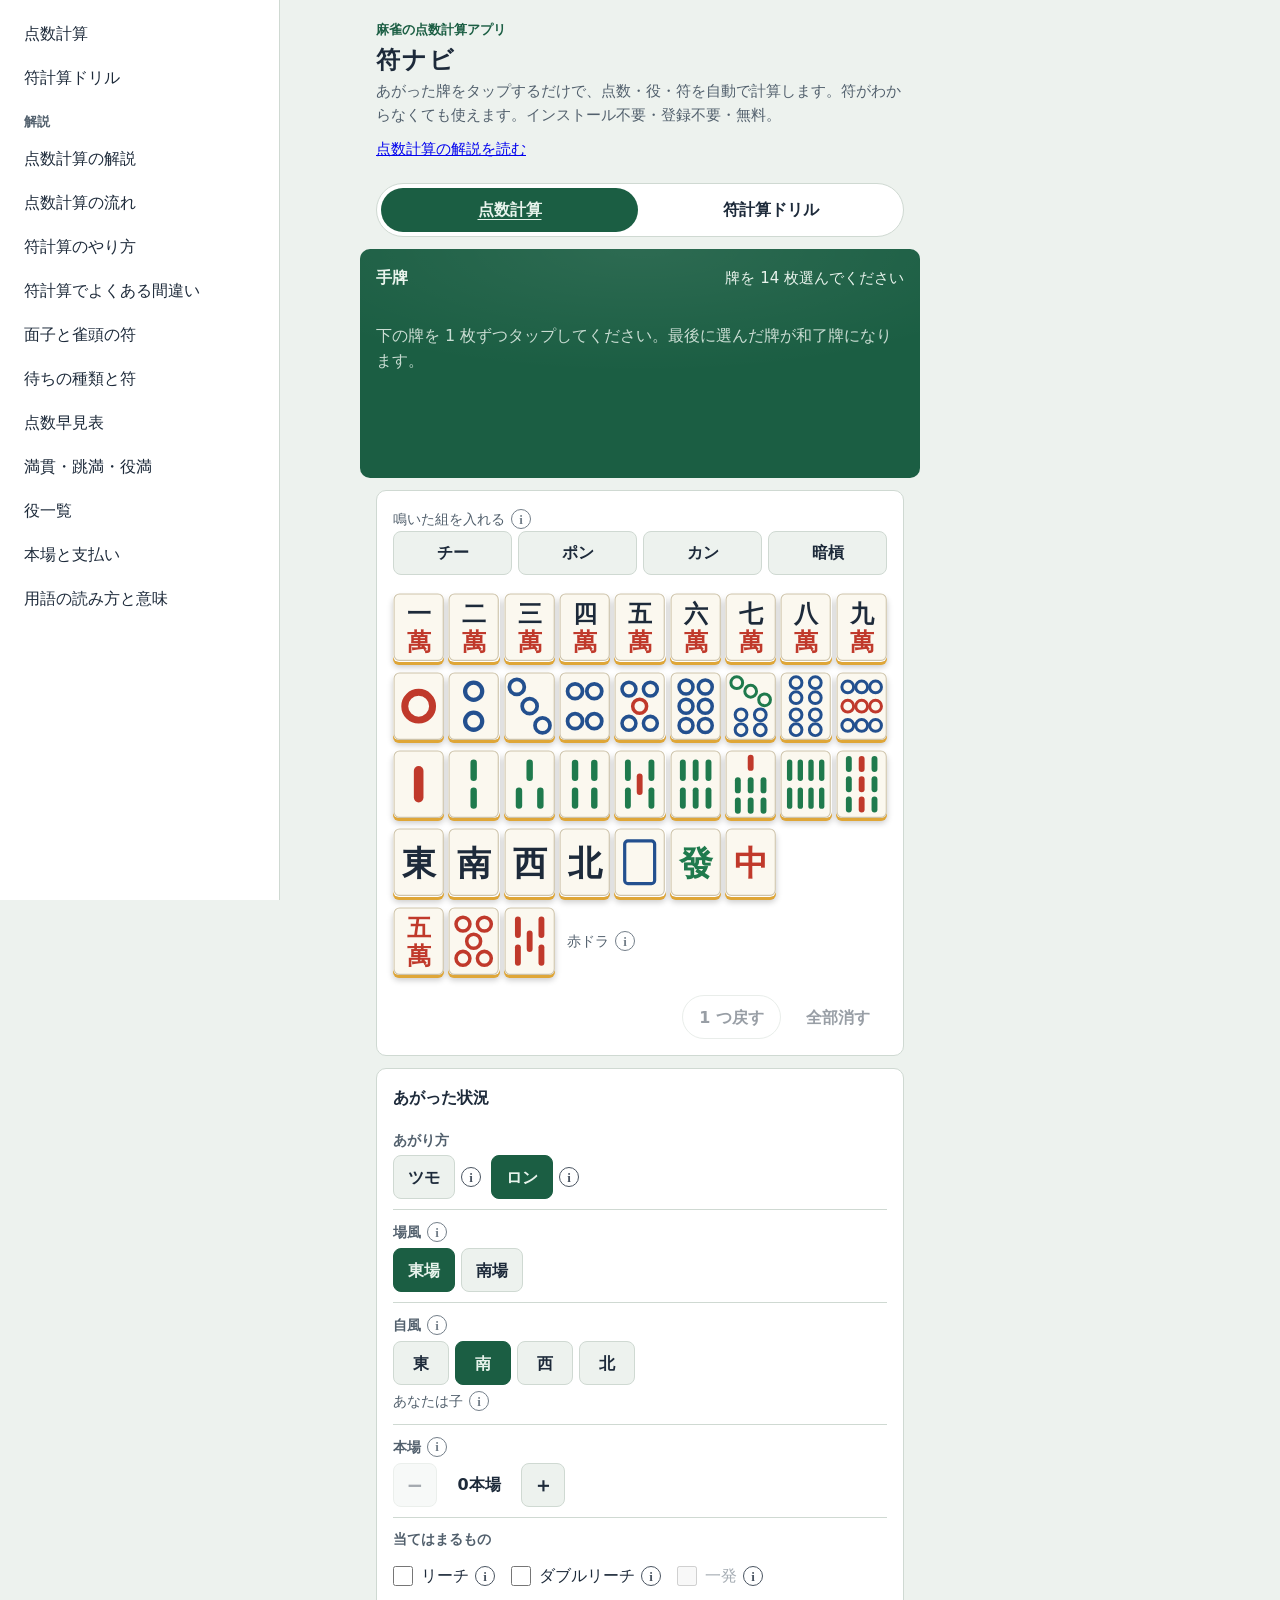
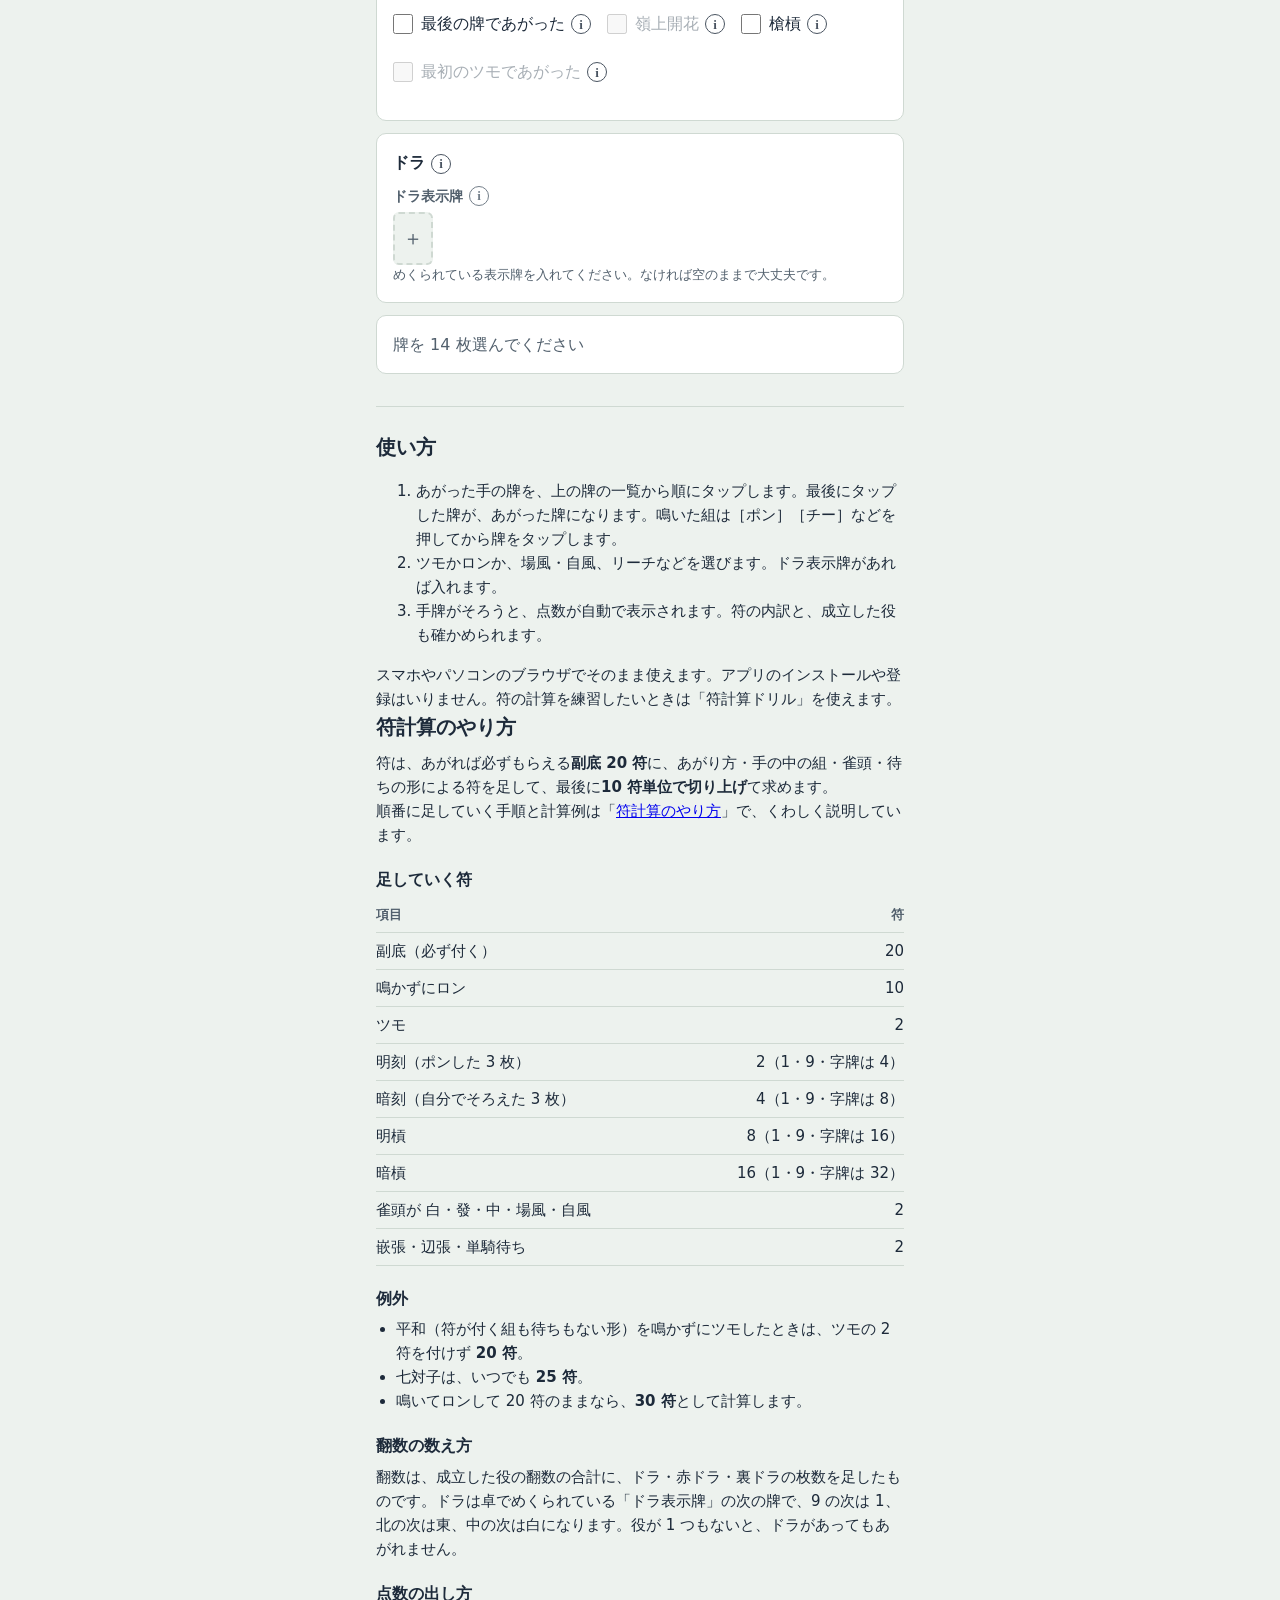
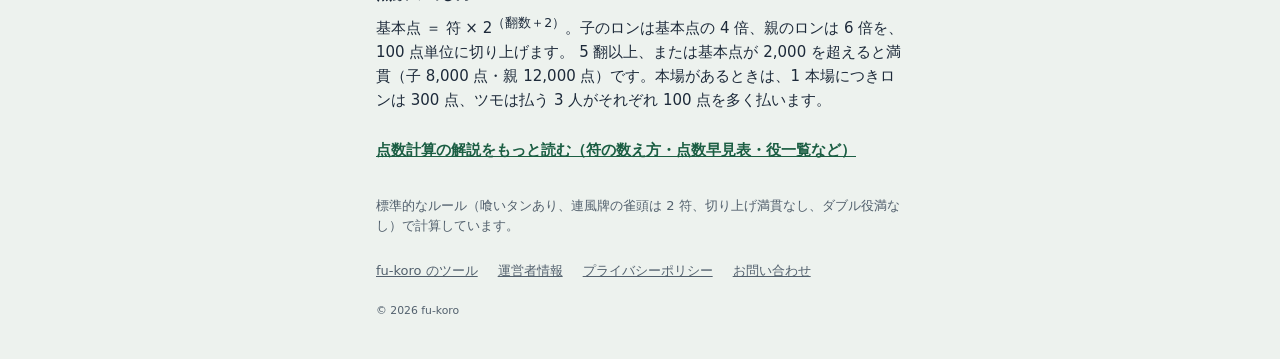
==== commit b3b601b7: "Deploy" ====
--- a/index.html
+++ b/index.html
@@ -3,14 +3,14 @@
 <head>
   <meta charset="utf-8">
   <meta name="viewport" content="width=device-width, initial-scale=1">
-  <title>符ナビ｜麻雀の点数計算・符計算アプリ【無料・初心者向け】</title>
+  <title>麻雀の点数計算・符計算アプリ【無料・初心者向け】｜符ナビ</title>
   <meta name="description" content="麻雀の点数がわからなくても大丈夫。あがった手牌をタップするだけで、何点払うかがすぐわかる無料アプリです。役・ドラ・符も自動で数え、内訳と用語の解説つきで初心者でも安心。">
   <meta name="theme-color" content="#1b5e43">
   <link rel="canonical" href="https://fu-koro.com/mahjong-fu-calculator/">
   <link rel="icon" href="/favicon.svg" type="image/svg+xml">
   <link rel="icon" href="/favicon-48.png" sizes="48x48" type="image/png">
   <link rel="apple-touch-icon" href="/apple-touch-icon.png">
-  <meta property="og:title" content="符ナビ｜麻雀の点数計算・符計算アプリ【無料・初心者向け】">
+  <meta property="og:title" content="麻雀の点数計算・符計算アプリ【無料・初心者向け】｜符ナビ">
   <meta property="og:description" content="麻雀の点数がわからなくても大丈夫。あがった手牌をタップするだけで、何点払うかがすぐわかる無料アプリです。役・ドラ・符も自動で数え、内訳と用語の解説つきで初心者でも安心。">
   <meta property="og:url" content="https://fu-koro.com/mahjong-fu-calculator/">
   <meta property="og:type" content="website">
@@ -44,11 +44,12 @@
     }
   }
   </script>
-  <link rel="stylesheet" href="styles.css?v=dd3897c1e3">
+  <link rel="stylesheet" href="styles.css?v=b355587b23">
+  <script defer src="https://cloud.umami.is/script.js" data-website-id="b9d581f3-f758-4d59-aff1-66523ba27ad9"></script>
 </head>
 <body>
   <header class="site-header">
-    <button class="menu-button" type="button" popovertarget="site-menu" aria-label="メニューを開く">☰</button><nav class="site-menu" id="site-menu" popover aria-label="符ナビのページ"><button class="menu-close" type="button" popovertarget="site-menu" popovertargetaction="hide" aria-label="メニューを閉じる">✕</button><ul><li><a href="./">点数計算</a></li><li><a href="#drill">符計算ドリル</a></li></ul><p class="site-menu-heading">解説</p><ul><li><a href="guide/">点数計算の解説</a></li><li><a href="guide/flow/">点数計算の流れ</a></li><li><a href="guide/fu/">符計算のやり方</a></li><li><a href="guide/fu-mistakes/">符計算でよくある間違い</a></li><li><a href="guide/meld-fu/">面子と雀頭の符</a></li><li><a href="guide/wait-fu/">待ちの種類と符</a></li><li><a href="guide/score-table/">点数早見表</a></li><li><a href="guide/limits/">満貫・跳満・役満</a></li><li><a href="guide/yaku/">役一覧</a></li><li><a href="guide/honba/">本場と支払い</a></li></ul></nav>
+    <button class="menu-button" type="button" popovertarget="site-menu" aria-label="メニューを開く">☰</button><nav class="site-menu" id="site-menu" popover aria-label="符ナビのページ"><button class="menu-close" type="button" popovertarget="site-menu" popovertargetaction="hide" aria-label="メニューを閉じる">✕</button><ul><li><a href="./">点数計算</a></li><li><a href="#drill">符計算ドリル</a></li></ul><p class="site-menu-heading">解説</p><ul><li><a href="guide/">点数計算の解説</a></li><li><a href="guide/flow/">点数計算の流れ</a></li><li><a href="guide/fu/">符計算のやり方</a></li><li><a href="guide/fu-mistakes/">符計算でよくある間違い</a></li><li><a href="guide/meld-fu/">面子と雀頭の符</a></li><li><a href="guide/wait-fu/">待ちの種類と符</a></li><li><a href="guide/score-table/">点数早見表</a></li><li><a href="guide/limits/">満貫・跳満・役満</a></li><li><a href="guide/yaku/">役一覧</a></li><li><a href="guide/honba/">本場と支払い</a></li><li><a href="terms/">用語の読み方と意味</a></li></ul></nav>
     <h1 class="site-title"><span class="site-kicker">麻雀の点数計算アプリ</span>符ナビ</h1>
     <p class="site-lead">あがった牌をタップするだけで、点数・役・符を自動で計算します。符がわからなくても使えます。インストール不要・登録不要・無料。</p>
     <p class="site-nav"><a href="guide/">点数計算の解説を読む</a></p>
@@ -143,6 +144,6 @@
     <small>© 2026 fu-koro</small>
   </footer>
 
-  <script src="assets/app.js?v=98d1775b04" defer></script>
+  <script src="assets/app.js?v=18e74de02d" defer></script>
 </body>
 </html>
--- a/styles.css
+++ b/styles.css
@@ -832,6 +832,18 @@
   font-weight: 700;
 }
 
+.result-quiz {
+  display: flex;
+  align-items: center;
+  font-size: clamp(2rem, 10vw, 2.75rem);
+  font-weight: 700;
+  line-height: 1.2;
+}
+
+.result-reveal {
+  margin-top: 12px;
+}
+
 .result-payment {
   margin-top: 2px;
   font-weight: 600;
@@ -907,6 +919,39 @@
 .breakdown-note {
   padding-bottom: 8px;
   color: var(--ink-soft);
+}
+
+/* ---------- 共有 ---------- */
+.share {
+  display: flex;
+  flex-direction: column;
+  align-items: flex-start;
+  gap: 6px;
+  margin-top: 16px;
+}
+
+.share-status {
+  font-size: 0.875rem;
+  font-weight: 600;
+  color: var(--ink-soft);
+}
+
+/* フェルトの卓（ドリル）の上では読めるように文字色を合わせる */
+.table .share-status {
+  color: var(--felt-ink);
+}
+
+.share-url {
+  width: 100%;
+  min-height: 44px;
+  padding: 0 10px;
+  border: 1px solid var(--line);
+  border-radius: var(--radius);
+  font-size: 1rem;
+}
+
+.drill-share {
+  margin-top: 16px;
 }
 
 /* ---------- モードの切り替え ---------- */
@@ -1496,6 +1541,41 @@
   display: block;
 }
 
+/* 用語集（ADR 0041）。分類の目次と、用語 1 語ずつの定義リスト */
+.term-index ul {
+  display: flex;
+  flex-wrap: wrap;
+  gap: 0 16px;
+  margin: 0;
+  padding: 0;
+  list-style: none;
+}
+
+.term-index a {
+  display: inline-block;
+  padding-block: 12px;
+  font-weight: 700;
+}
+
+.guide-page .term-list {
+  margin: 0;
+}
+
+.guide-page .term-list dt {
+  margin-top: 14px;
+  line-height: 1.8;
+}
+
+.guide-page .term-list .term-name {
+  font-weight: 700;
+}
+
+.guide-page .term-list dd {
+  margin: 0;
+  line-height: 1.8;
+  color: var(--ink-soft);
+}
+
 @media (prefers-reduced-motion: reduce) {
   * {
     transition: none !important;
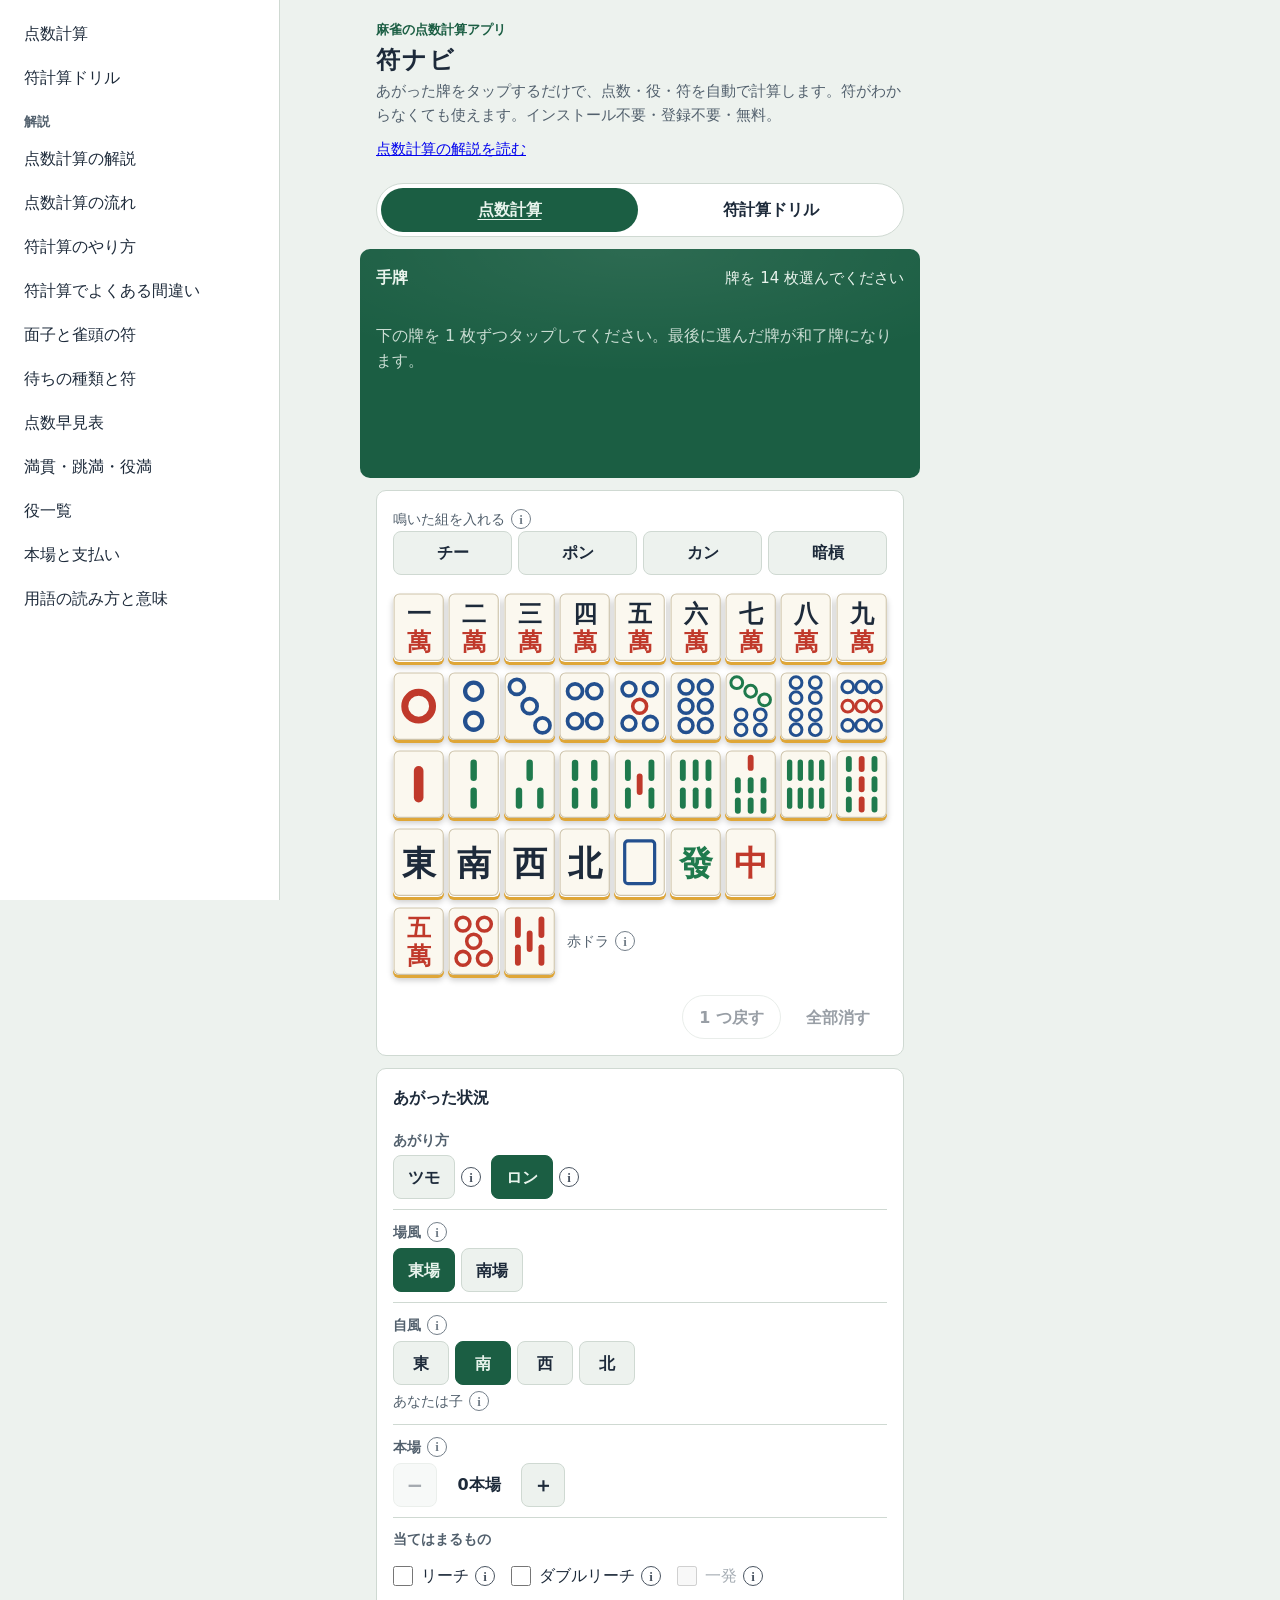
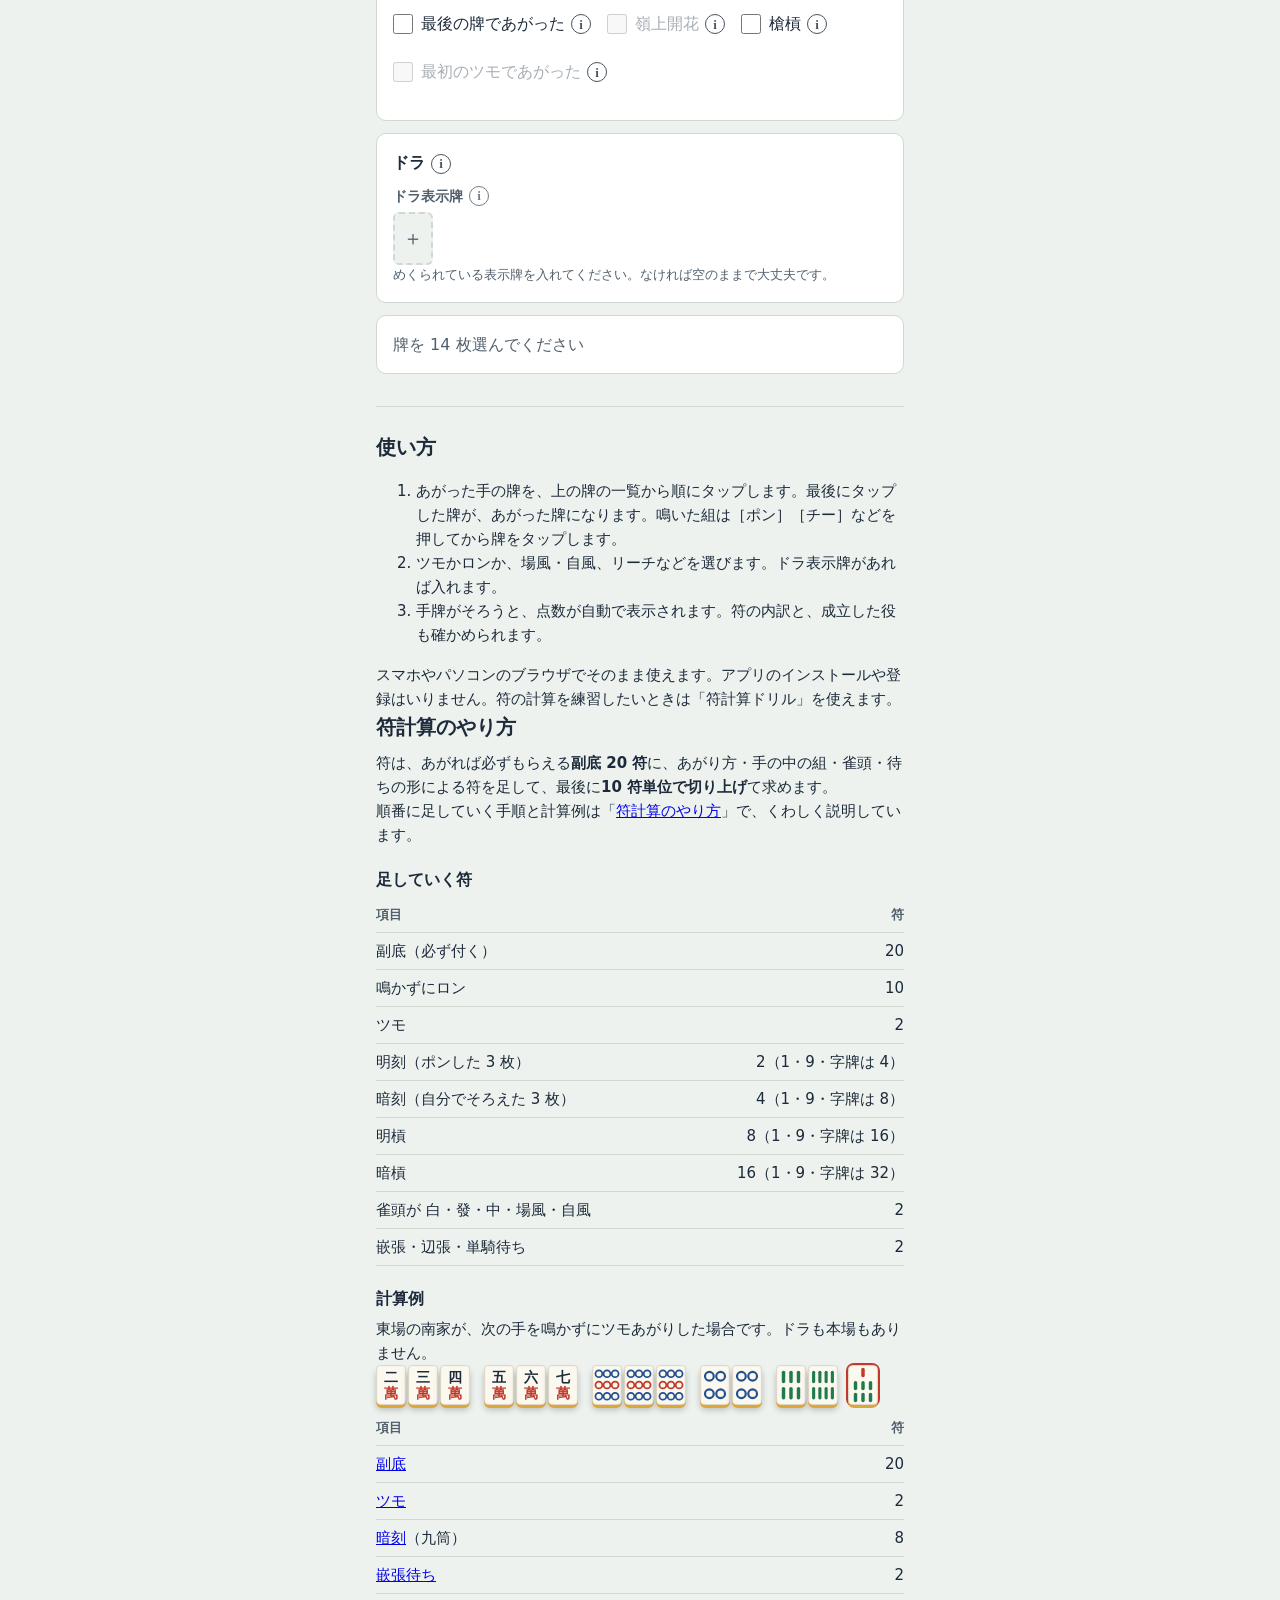
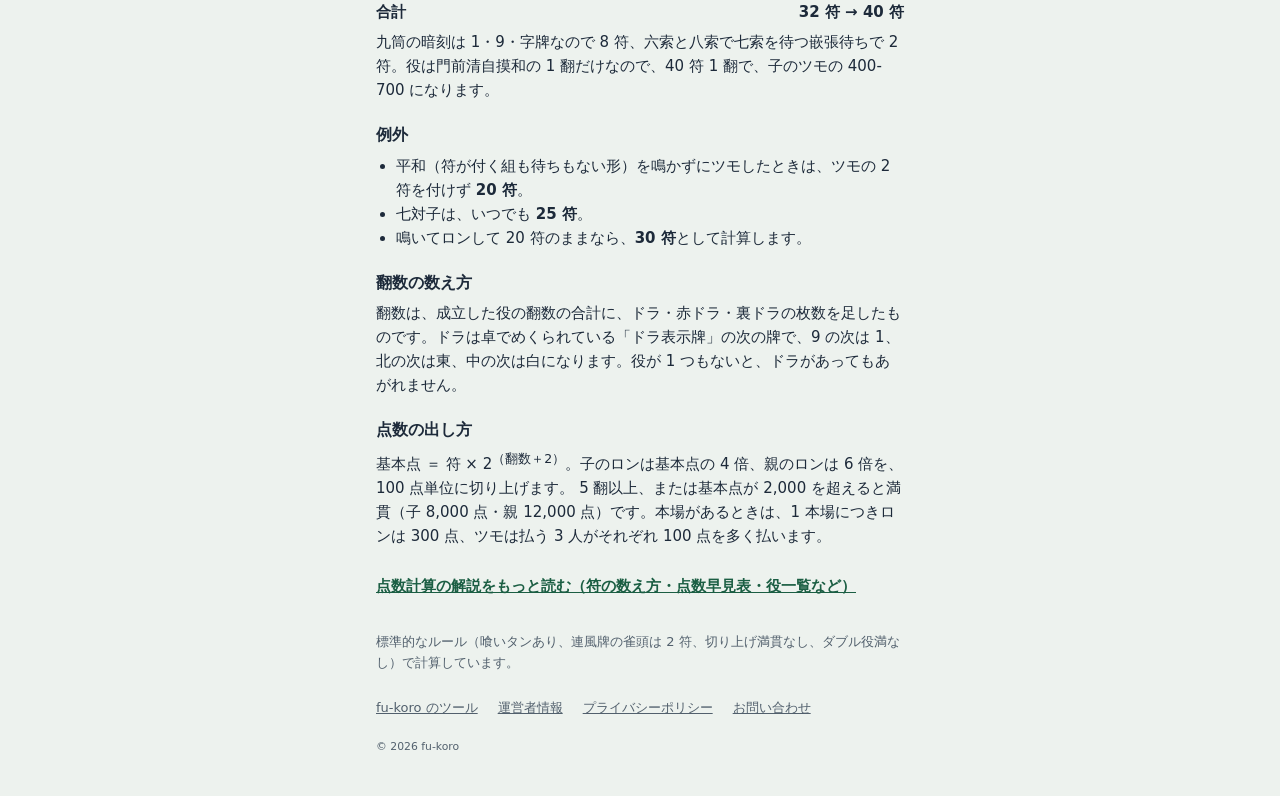
==== commit c571e22e: "Deploy" ====
--- a/index.html
+++ b/index.html
@@ -44,8 +44,8 @@
     }
   }
   </script>
-  <link rel="stylesheet" href="styles.css?v=b355587b23">
-  <script defer src="https://cloud.umami.is/script.js" data-website-id="b9d581f3-f758-4d59-aff1-66523ba27ad9"></script>
+  <link rel="stylesheet" href="styles.css?v=e326056de0">
+  <script defer src="https://cloud.umami.is/script.js" data-website-id="b9d581f3-f758-4d59-aff1-66523ba27ad9" data-exclude-hash="true"></script>
 </head>
 <body>
   <header class="site-header">
@@ -99,17 +99,38 @@
           <tr><th scope="col">項目</th><th scope="col">符</th></tr>
         </thead>
         <tbody>
-          <tr><th scope="row">副底（必ず付く）</th><td>20</td></tr>
-          <tr><th scope="row">鳴かずにロン</th><td>10</td></tr>
-          <tr><th scope="row">ツモ</th><td>2</td></tr>
-          <tr><th scope="row">明刻（ポンした 3 枚）</th><td>2（1・9・字牌は 4）</td></tr>
-          <tr><th scope="row">暗刻（自分でそろえた 3 枚）</th><td>4（1・9・字牌は 8）</td></tr>
-          <tr><th scope="row">明槓</th><td>8（1・9・字牌は 16）</td></tr>
-          <tr><th scope="row">暗槓</th><td>16（1・9・字牌は 32）</td></tr>
-          <tr><th scope="row">雀頭が 白・發・中・場風・自風</th><td>2</td></tr>
-          <tr><th scope="row">嵌張・辺張・単騎待ち</th><td>2</td></tr>
+          <tr data-fu="base"><th scope="row">副底（必ず付く）</th><td>20</td></tr>
+          <tr data-fu="closedRon"><th scope="row">鳴かずにロン</th><td>10</td></tr>
+          <tr data-fu="tsumo"><th scope="row">ツモ</th><td>2</td></tr>
+          <tr data-fu="openTriplet"><th scope="row">明刻（ポンした 3 枚）</th><td>2（1・9・字牌は 4）</td></tr>
+          <tr data-fu="closedTriplet"><th scope="row">暗刻（自分でそろえた 3 枚）</th><td>4（1・9・字牌は 8）</td></tr>
+          <tr data-fu="openQuad"><th scope="row">明槓</th><td>8（1・9・字牌は 16）</td></tr>
+          <tr data-fu="closedQuad"><th scope="row">暗槓</th><td>16（1・9・字牌は 32）</td></tr>
+          <tr data-fu="valuePair"><th scope="row">雀頭が 白・發・中・場風・自風</th><td>2</td></tr>
+          <tr data-fu="wait"><th scope="row">嵌張・辺張・単騎待ち</th><td>2</td></tr>
         </tbody>
       </table>
+
+      <h3>計算例</h3>
+      <p>東場の南家が、次の手を鳴かずにツモあがりした場合です。ドラも本場もありません。</p>
+      <div class="fu-example" data-example-tiles="234m 567m 999p 44p 68s +7s" data-example-win="tsumo" data-example-round="east" data-example-seat="south" data-example-honba="0" data-example-dora="">
+        <p><span class="tiles" role="img" aria-label="二萬 三萬 四萬 五萬 六萬 七萬 九筒 九筒 九筒 四筒 四筒 六索 八索 あがり牌 七索"><span class="tile-group"><span class="tile"><svg viewBox="0 0 48 64" xmlns="http://www.w3.org/2000/svg" aria-hidden="true" focusable="false"><rect class="tile-face" x="1" y="1" width="46" height="62" rx="5"/><text x="24" y="20" font-size="22" font-family="'Hiragino Mincho ProN','Yu Mincho','Noto Serif JP',serif" font-weight="700" fill="#1d2a3a" text-anchor="middle" dominant-baseline="central">二</text><text x="24" y="46" font-size="22" font-family="'Hiragino Mincho ProN','Yu Mincho','Noto Serif JP',serif" font-weight="700" fill="#c0392b" text-anchor="middle" dominant-baseline="central">萬</text></svg></span><span class="tile"><svg viewBox="0 0 48 64" xmlns="http://www.w3.org/2000/svg" aria-hidden="true" focusable="false"><rect class="tile-face" x="1" y="1" width="46" height="62" rx="5"/><text x="24" y="20" font-size="22" font-family="'Hiragino Mincho ProN','Yu Mincho','Noto Serif JP',serif" font-weight="700" fill="#1d2a3a" text-anchor="middle" dominant-baseline="central">三</text><text x="24" y="46" font-size="22" font-family="'Hiragino Mincho ProN','Yu Mincho','Noto Serif JP',serif" font-weight="700" fill="#c0392b" text-anchor="middle" dominant-baseline="central">萬</text></svg></span><span class="tile"><svg viewBox="0 0 48 64" xmlns="http://www.w3.org/2000/svg" aria-hidden="true" focusable="false"><rect class="tile-face" x="1" y="1" width="46" height="62" rx="5"/><text x="24" y="20" font-size="22" font-family="'Hiragino Mincho ProN','Yu Mincho','Noto Serif JP',serif" font-weight="700" fill="#1d2a3a" text-anchor="middle" dominant-baseline="central">四</text><text x="24" y="46" font-size="22" font-family="'Hiragino Mincho ProN','Yu Mincho','Noto Serif JP',serif" font-weight="700" fill="#c0392b" text-anchor="middle" dominant-baseline="central">萬</text></svg></span></span><span class="tile-group"><span class="tile"><svg viewBox="0 0 48 64" xmlns="http://www.w3.org/2000/svg" aria-hidden="true" focusable="false"><rect class="tile-face" x="1" y="1" width="46" height="62" rx="5"/><text x="24" y="20" font-size="22" font-family="'Hiragino Mincho ProN','Yu Mincho','Noto Serif JP',serif" font-weight="700" fill="#1d2a3a" text-anchor="middle" dominant-baseline="central">五</text><text x="24" y="46" font-size="22" font-family="'Hiragino Mincho ProN','Yu Mincho','Noto Serif JP',serif" font-weight="700" fill="#c0392b" text-anchor="middle" dominant-baseline="central">萬</text></svg></span><span class="tile"><svg viewBox="0 0 48 64" xmlns="http://www.w3.org/2000/svg" aria-hidden="true" focusable="false"><rect class="tile-face" x="1" y="1" width="46" height="62" rx="5"/><text x="24" y="20" font-size="22" font-family="'Hiragino Mincho ProN','Yu Mincho','Noto Serif JP',serif" font-weight="700" fill="#1d2a3a" text-anchor="middle" dominant-baseline="central">六</text><text x="24" y="46" font-size="22" font-family="'Hiragino Mincho ProN','Yu Mincho','Noto Serif JP',serif" font-weight="700" fill="#c0392b" text-anchor="middle" dominant-baseline="central">萬</text></svg></span><span class="tile"><svg viewBox="0 0 48 64" xmlns="http://www.w3.org/2000/svg" aria-hidden="true" focusable="false"><rect class="tile-face" x="1" y="1" width="46" height="62" rx="5"/><text x="24" y="20" font-size="22" font-family="'Hiragino Mincho ProN','Yu Mincho','Noto Serif JP',serif" font-weight="700" fill="#1d2a3a" text-anchor="middle" dominant-baseline="central">七</text><text x="24" y="46" font-size="22" font-family="'Hiragino Mincho ProN','Yu Mincho','Noto Serif JP',serif" font-weight="700" fill="#c0392b" text-anchor="middle" dominant-baseline="central">萬</text></svg></span></span><span class="tile-group"><span class="tile"><svg viewBox="0 0 48 64" xmlns="http://www.w3.org/2000/svg" aria-hidden="true" focusable="false"><rect class="tile-face" x="1" y="1" width="46" height="62" rx="5"/><circle class="pip" cx="11" cy="14" r="5.5" fill="none" stroke="#23508f" stroke-width="2.8"/><circle class="pip" cx="24" cy="14" r="5.5" fill="none" stroke="#23508f" stroke-width="2.8"/><circle class="pip" cx="37" cy="14" r="5.5" fill="none" stroke="#23508f" stroke-width="2.8"/><circle class="pip" cx="11" cy="32" r="5.5" fill="none" stroke="#c0392b" stroke-width="2.8"/><circle class="pip" cx="24" cy="32" r="5.5" fill="none" stroke="#c0392b" stroke-width="2.8"/><circle class="pip" cx="37" cy="32" r="5.5" fill="none" stroke="#c0392b" stroke-width="2.8"/><circle class="pip" cx="11" cy="50" r="5.5" fill="none" stroke="#23508f" stroke-width="2.8"/><circle class="pip" cx="24" cy="50" r="5.5" fill="none" stroke="#23508f" stroke-width="2.8"/><circle class="pip" cx="37" cy="50" r="5.5" fill="none" stroke="#23508f" stroke-width="2.8"/></svg></span><span class="tile"><svg viewBox="0 0 48 64" xmlns="http://www.w3.org/2000/svg" aria-hidden="true" focusable="false"><rect class="tile-face" x="1" y="1" width="46" height="62" rx="5"/><circle class="pip" cx="11" cy="14" r="5.5" fill="none" stroke="#23508f" stroke-width="2.8"/><circle class="pip" cx="24" cy="14" r="5.5" fill="none" stroke="#23508f" stroke-width="2.8"/><circle class="pip" cx="37" cy="14" r="5.5" fill="none" stroke="#23508f" stroke-width="2.8"/><circle class="pip" cx="11" cy="32" r="5.5" fill="none" stroke="#c0392b" stroke-width="2.8"/><circle class="pip" cx="24" cy="32" r="5.5" fill="none" stroke="#c0392b" stroke-width="2.8"/><circle class="pip" cx="37" cy="32" r="5.5" fill="none" stroke="#c0392b" stroke-width="2.8"/><circle class="pip" cx="11" cy="50" r="5.5" fill="none" stroke="#23508f" stroke-width="2.8"/><circle class="pip" cx="24" cy="50" r="5.5" fill="none" stroke="#23508f" stroke-width="2.8"/><circle class="pip" cx="37" cy="50" r="5.5" fill="none" stroke="#23508f" stroke-width="2.8"/></svg></span><span class="tile"><svg viewBox="0 0 48 64" xmlns="http://www.w3.org/2000/svg" aria-hidden="true" focusable="false"><rect class="tile-face" x="1" y="1" width="46" height="62" rx="5"/><circle class="pip" cx="11" cy="14" r="5.5" fill="none" stroke="#23508f" stroke-width="2.8"/><circle class="pip" cx="24" cy="14" r="5.5" fill="none" stroke="#23508f" stroke-width="2.8"/><circle class="pip" cx="37" cy="14" r="5.5" fill="none" stroke="#23508f" stroke-width="2.8"/><circle class="pip" cx="11" cy="32" r="5.5" fill="none" stroke="#c0392b" stroke-width="2.8"/><circle class="pip" cx="24" cy="32" r="5.5" fill="none" stroke="#c0392b" stroke-width="2.8"/><circle class="pip" cx="37" cy="32" r="5.5" fill="none" stroke="#c0392b" stroke-width="2.8"/><circle class="pip" cx="11" cy="50" r="5.5" fill="none" stroke="#23508f" stroke-width="2.8"/><circle class="pip" cx="24" cy="50" r="5.5" fill="none" stroke="#23508f" stroke-width="2.8"/><circle class="pip" cx="37" cy="50" r="5.5" fill="none" stroke="#23508f" stroke-width="2.8"/></svg></span></span><span class="tile-group"><span class="tile"><svg viewBox="0 0 48 64" xmlns="http://www.w3.org/2000/svg" aria-hidden="true" focusable="false"><rect class="tile-face" x="1" y="1" width="46" height="62" rx="5"/><circle class="pip" cx="15" cy="18" r="7" fill="none" stroke="#23508f" stroke-width="3.5"/><circle class="pip" cx="33" cy="18" r="7" fill="none" stroke="#23508f" stroke-width="3.5"/><circle class="pip" cx="15" cy="46" r="7" fill="none" stroke="#23508f" stroke-width="3.5"/><circle class="pip" cx="33" cy="46" r="7" fill="none" stroke="#23508f" stroke-width="3.5"/></svg></span><span class="tile"><svg viewBox="0 0 48 64" xmlns="http://www.w3.org/2000/svg" aria-hidden="true" focusable="false"><rect class="tile-face" x="1" y="1" width="46" height="62" rx="5"/><circle class="pip" cx="15" cy="18" r="7" fill="none" stroke="#23508f" stroke-width="3.5"/><circle class="pip" cx="33" cy="18" r="7" fill="none" stroke="#23508f" stroke-width="3.5"/><circle class="pip" cx="15" cy="46" r="7" fill="none" stroke="#23508f" stroke-width="3.5"/><circle class="pip" cx="33" cy="46" r="7" fill="none" stroke="#23508f" stroke-width="3.5"/></svg></span></span><span class="tile-group"><span class="tile"><svg viewBox="0 0 48 64" xmlns="http://www.w3.org/2000/svg" aria-hidden="true" focusable="false"><rect class="tile-face" x="1" y="1" width="46" height="62" rx="5"/><rect class="stick" x="9.25" y="9" width="5.5" height="20" rx="2.75" fill="#1f7a4d"/><rect class="stick" x="21.25" y="9" width="5.5" height="20" rx="2.75" fill="#1f7a4d"/><rect class="stick" x="33.25" y="9" width="5.5" height="20" rx="2.75" fill="#1f7a4d"/><rect class="stick" x="9.25" y="35" width="5.5" height="20" rx="2.75" fill="#1f7a4d"/><rect class="stick" x="21.25" y="35" width="5.5" height="20" rx="2.75" fill="#1f7a4d"/><rect class="stick" x="33.25" y="35" width="5.5" height="20" rx="2.75" fill="#1f7a4d"/></svg></span><span class="tile"><svg viewBox="0 0 48 64" xmlns="http://www.w3.org/2000/svg" aria-hidden="true" focusable="false"><rect class="tile-face" x="1" y="1" width="46" height="62" rx="5"/><rect class="stick" x="6.5" y="9" width="5" height="20" rx="2.5" fill="#1f7a4d"/><rect class="stick" x="16.5" y="9" width="5" height="20" rx="2.5" fill="#1f7a4d"/><rect class="stick" x="26.5" y="9" width="5" height="20" rx="2.5" fill="#1f7a4d"/><rect class="stick" x="36.5" y="9" width="5" height="20" rx="2.5" fill="#1f7a4d"/><rect class="stick" x="6.5" y="35" width="5" height="20" rx="2.5" fill="#1f7a4d"/><rect class="stick" x="16.5" y="35" width="5" height="20" rx="2.5" fill="#1f7a4d"/><rect class="stick" x="26.5" y="35" width="5" height="20" rx="2.5" fill="#1f7a4d"/><rect class="stick" x="36.5" y="35" width="5" height="20" rx="2.5" fill="#1f7a4d"/></svg></span><span class="tile is-winning"><svg viewBox="0 0 48 64" xmlns="http://www.w3.org/2000/svg" aria-hidden="true" focusable="false"><rect class="tile-face" x="1" y="1" width="46" height="62" rx="5"/><rect class="stick" x="21.25" y="4.5" width="5.5" height="15" rx="2.75" fill="#c0392b"/><rect class="stick" x="9.25" y="25.5" width="5.5" height="15" rx="2.75" fill="#1f7a4d"/><rect class="stick" x="21.25" y="25.5" width="5.5" height="15" rx="2.75" fill="#1f7a4d"/><rect class="stick" x="33.25" y="25.5" width="5.5" height="15" rx="2.75" fill="#1f7a4d"/><rect class="stick" x="9.25" y="44.5" width="5.5" height="15" rx="2.75" fill="#1f7a4d"/><rect class="stick" x="21.25" y="44.5" width="5.5" height="15" rx="2.75" fill="#1f7a4d"/><rect class="stick" x="33.25" y="44.5" width="5.5" height="15" rx="2.75" fill="#1f7a4d"/></svg></span></span></span></p>
+        <table class="guide-table">
+          <thead>
+            <tr><th scope="col">項目</th><th scope="col">符</th></tr>
+          </thead>
+          <tbody>
+            <tr data-fu-reason="base"><th scope="row"><a href="terms/#base">副底</a></th><td>20</td></tr>
+            <tr data-fu-reason="tsumo"><th scope="row"><a href="terms/#tsumoFu">ツモ</a></th><td>2</td></tr>
+            <tr data-fu-reason="closedTriplet"><th scope="row"><a href="terms/#closedTriplet">暗刻</a>（九筒）</th><td>8</td></tr>
+            <tr data-fu-reason="wait"><th scope="row"><a href="terms/#kanchan">嵌張待ち</a></th><td>2</td></tr>
+          </tbody>
+          <tfoot>
+            <tr><th scope="row">合計</th><td>32 符 → 40 符</td></tr>
+          </tfoot>
+        </table>
+        <p>九筒の暗刻は 1・9・字牌なので 8 符、六索と八索で七索を待つ嵌張待ちで 2 符。役は門前清自摸和の 1 翻だけなので、40 符 1 翻で、子のツモの 400-700 になります。</p>
+      </div>
 
       <h3>例外</h3>
       <ul>
@@ -124,7 +145,7 @@
       </p>
 
       <h3>点数の出し方</h3>
-      <p>
+      <p data-score-rule>
         基本点 ＝ 符 × 2<sup>（翻数＋2）</sup>。子のロンは基本点の 4 倍、親のロンは 6 倍を、100 点単位に切り上げます。
         5 翻以上、または基本点が 2,000 を超えると満貫（子 8,000 点・親 12,000 点）です。本場があるときは、1 本場につきロンは 300 点、ツモは払う 3 人がそれぞれ 100 点を多く払います。
       </p>
@@ -144,6 +165,6 @@
     <small>© 2026 fu-koro</small>
   </footer>
 
-  <script src="assets/app.js?v=18e74de02d" defer></script>
+  <script src="assets/app.js?v=0ebef81730" defer></script>
 </body>
 </html>
--- a/styles.css
+++ b/styles.css
@@ -1324,7 +1324,9 @@
 }
 
 .guide-page .guide-table tfoot th,
-.guide-page .guide-table tfoot td {
+.guide-page .guide-table tfoot td,
+.fu-example .guide-table tfoot th,
+.fu-example .guide-table tfoot td {
   border-bottom: 0;
   font-weight: 700;
 }
